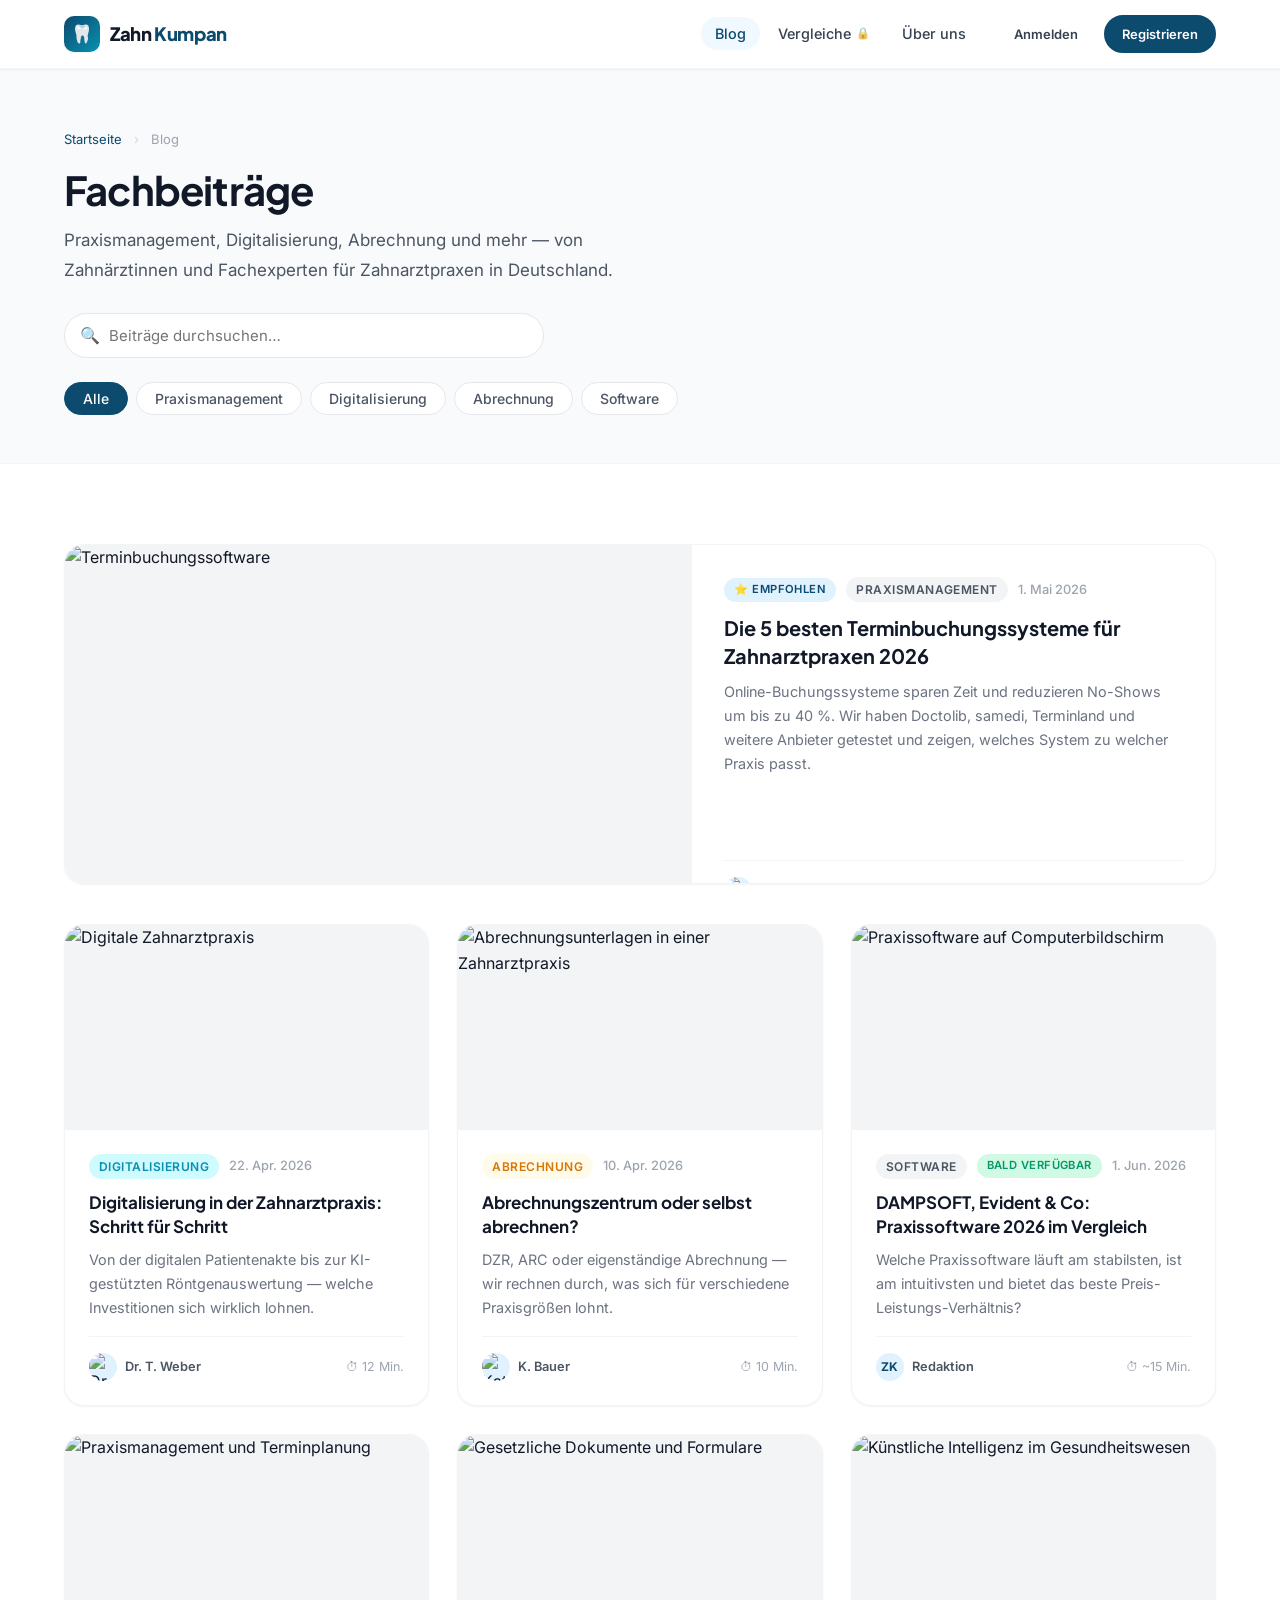
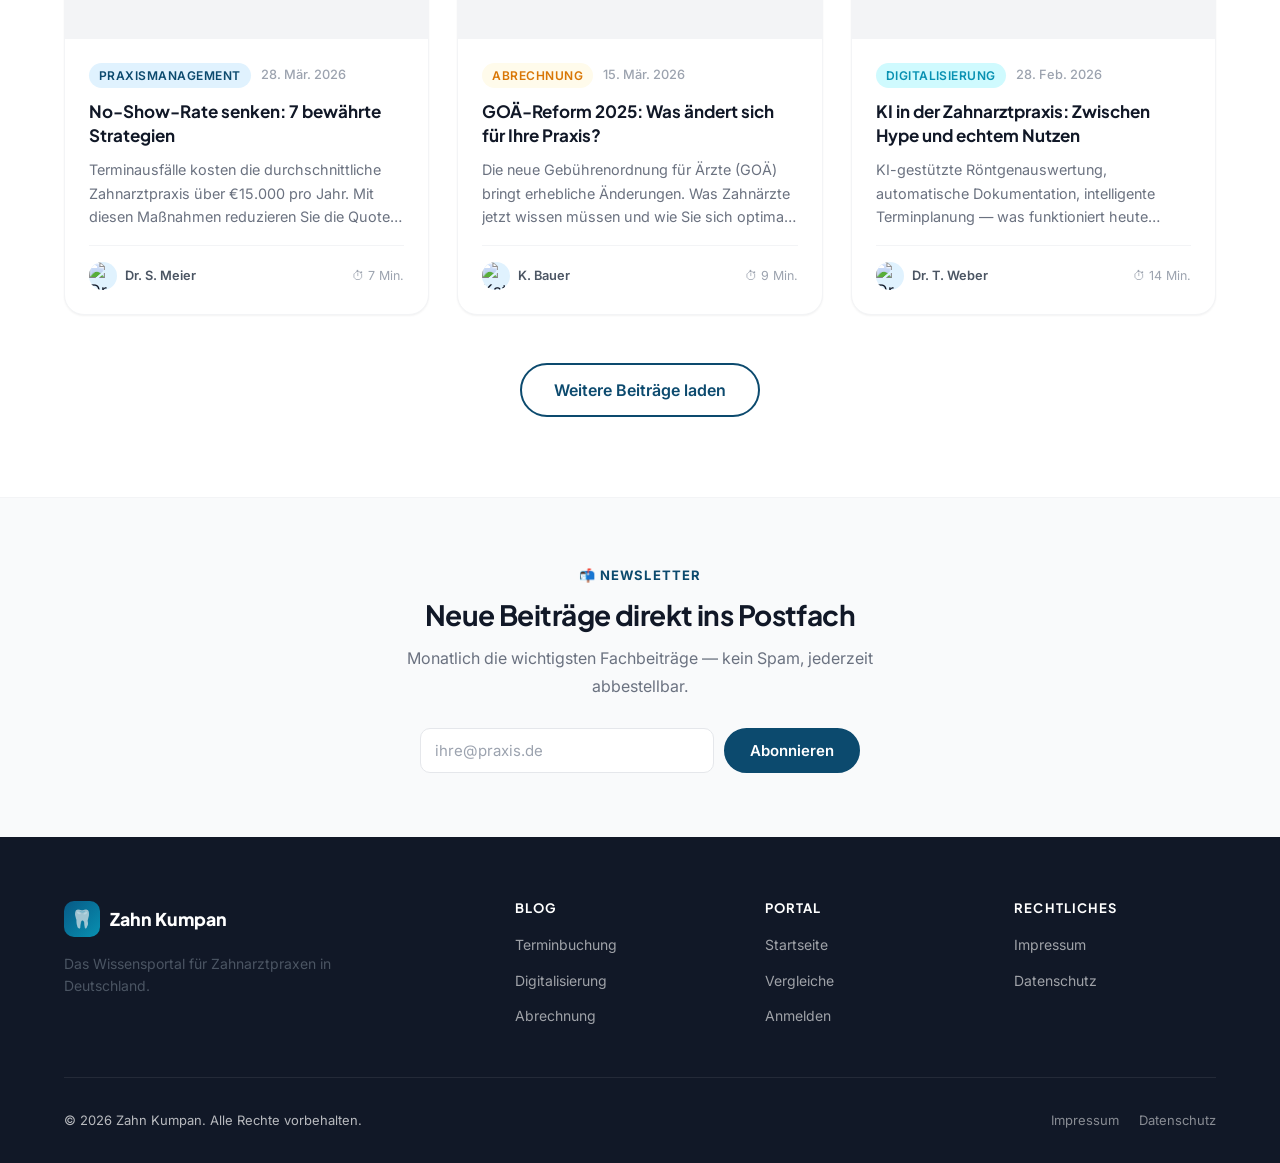
==== src/blog/index.html @ 38dca8d3 "Add registration and comparison pages with responsive design and user-friendly features" ====
<!DOCTYPE html>
<html lang="de">
<head>
  <meta charset="UTF-8">
  <meta name="viewport" content="width=device-width, initial-scale=1.0">
  <meta name="description" content="Fachbeiträge für Zahnarztpraxen — Praxismanagement, Digitalisierung, Abrechnung und Softwarevergleiche von Experten.">
  <meta name="robots" content="index, follow">
  <title>Blog — Zahn Kumpan</title>
  <link rel="stylesheet" href="../assets/css/style.css">
  <link rel="icon" href="data:image/svg+xml,<svg xmlns='http://www.w3.org/2000/svg' viewBox='0 0 100 100'><text y='.9em' font-size='90'>🦷</text></svg>">

  <script type="application/ld+json">
  {
    "@context": "https://schema.org",
    "@type": "Blog",
    "name": "Zahn Kumpan Blog",
    "description": "Fachbeiträge für Zahnarztpraxen",
    "url": "https://portal.zahn-kumpan.de/blog/",
    "publisher": { "@type": "Organization", "name": "Zahn Kumpan" },
    "inLanguage": "de-DE"
  }
  </script>
</head>
<body>
  <a href="#main-content" class="skip-link">Zum Hauptinhalt springen</a>

  <!-- Mobile menu -->
  <nav id="mobile-menu" class="mobile-menu" aria-label="Mobiles Menü">
    <button id="mobile-close" class="mobile-close" aria-label="Menü schließen">✕</button>
    <a href="../index.html">🏠 Startseite</a>
    <a href="index.html" class="active">📰 Blog</a>
    <a href="../vergleich/index.html">⚡ Vergleiche</a>
    <div class="mobile-divider"></div>
    <a href="../anmelden.html">🔐 Anmelden</a>
    <a href="../registrieren.html" class="btn btn-primary" style="text-align:center">Registrieren</a>
  </nav>

  <!-- Header -->
  <header class="site-header" role="banner">
    <div class="container">
      <nav class="nav-inner" aria-label="Hauptnavigation">
        <a href="../index.html" class="nav-logo" aria-label="Zahn Kumpan — Startseite">
          <div class="nav-logo-icon" aria-hidden="true">🦷</div>
          <span class="nav-logo-text">Zahn <span>Kumpan</span></span>
        </a>
        <ul class="nav-links" role="list">
          <li><a href="index.html" class="active">Blog</a></li>
          <li><a href="../vergleich/index.html" class="nav-premium-link">Vergleiche <span class="lock-icon">🔒</span></a></li>
          <li><a href="../impressum.html">Über uns</a></li>
        </ul>
        <div class="nav-actions">
          <a href="../anmelden.html" class="btn btn-ghost btn-sm" id="nav-login-btn">Anmelden</a>
          <a href="../registrieren.html" class="btn btn-primary btn-sm" id="nav-register-btn">Registrieren</a>
          <div id="nav-user-menu" class="nav-user hidden">
            <div class="nav-user-avatar">DN</div>
            <span class="nav-user-name" id="nav-user-name">Demo Nutzer</span>
            <button id="nav-logout-btn" class="btn btn-ghost btn-sm" style="padding:4px 10px;font-size:0.8rem" aria-label="Abmelden">↪</button>
          </div>
        </div>
        <button id="nav-hamburger" class="nav-hamburger" aria-label="Menü öffnen"><span></span><span></span><span></span></button>
      </nav>
    </div>
  </header>

  <main id="main-content">
    <!-- Member bar -->
    <div id="member-bar" class="member-bar hidden">
      <div class="container">
        <div class="member-bar-inner">
          <span class="member-greeting">Willkommen zurück, <strong>Demo Nutzer</strong>!</span>
          <span class="member-badge">⭐ Premium aktiv</span>
        </div>
      </div>
    </div>

    <!-- Blog hero -->
    <div class="blog-hero">
      <div class="container">
        <nav aria-label="Breadcrumb" style="font-size:0.8125rem;color:var(--gray-400);margin-bottom:16px">
          <a href="../index.html" style="color:var(--primary-700)">Startseite</a>
          <span style="margin:0 8px;color:var(--gray-300)">›</span>
          <span>Blog</span>
        </nav>
        <h1 style="font-size:clamp(1.75rem,4vw,2.5rem);margin-bottom:12px;letter-spacing:-0.02em">Fachbeiträge</h1>
        <p style="color:var(--gray-600);font-size:1.0625rem;max-width:560px;margin-bottom:28px">
          Praxismanagement, Digitalisierung, Abrechnung und mehr — von Zahnärztinnen und Fachexperten für Zahnarztpraxen in Deutschland.
        </p>
        <div class="blog-search">
          <span class="blog-search-icon" aria-hidden="true">🔍</span>
          <input type="search" id="blog-search" class="blog-search-input" placeholder="Beiträge durchsuchen…" aria-label="Blog durchsuchen">
        </div>
        <div class="category-tabs" role="tablist" aria-label="Kategorien">
          <button class="category-tab active" data-category="all" role="tab" aria-selected="true">Alle</button>
          <button class="category-tab" data-category="praxismanagement" role="tab" aria-selected="false">Praxismanagement</button>
          <button class="category-tab" data-category="digitalisierung" role="tab" aria-selected="false">Digitalisierung</button>
          <button class="category-tab" data-category="abrechnung" role="tab" aria-selected="false">Abrechnung</button>
          <button class="category-tab" data-category="software" role="tab" aria-selected="false">Software</button>
        </div>
      </div>
    </div>

    <!-- Blog grid -->
    <section class="section" aria-labelledby="blog-list-heading">
      <div class="container">
        <h2 class="sr-only" id="blog-list-heading">Alle Beiträge</h2>

        <!-- Featured article -->
        <div style="margin-bottom:40px" data-animate>
          <article class="blog-card" data-category="praxismanagement"
                   data-title="Die 5 besten Terminbuchungssysteme für Zahnarztpraxen 2026"
                   data-excerpt="Online-Buchungssysteme sparen Zeit und reduzieren No-Shows"
                   style="display:grid;grid-template-columns:1.2fr 1fr;max-height:340px"
                   itemscope itemtype="https://schema.org/BlogPosting">
            <div class="blog-card-image" style="aspect-ratio:unset;height:100%">
              <a href="terminbuchung-software.html">
                <img src="https://images.unsplash.com/photo-1551434678-e076c223a692?w=800&q=75" alt="Terminbuchungssoftware" width="800" height="500" loading="eager" itemprop="image" style="height:100%;object-fit:cover">
              </a>
            </div>
            <div class="blog-card-body" style="padding:32px">
              <div class="blog-card-meta">
                <span class="badge badge-primary" style="font-size:0.7rem">⭐ Empfohlen</span>
                <span class="badge badge-gray">Praxismanagement</span>
                <time datetime="2026-05-01" itemprop="datePublished">1. Mai 2026</time>
              </div>
              <h3 class="blog-card-title" style="font-size:1.25rem;-webkit-line-clamp:3" itemprop="headline">
                <a href="terminbuchung-software.html">Die 5 besten Terminbuchungssysteme für Zahnarztpraxen 2026</a>
              </h3>
              <p class="blog-card-excerpt" style="-webkit-line-clamp:4" itemprop="description">
                Online-Buchungssysteme sparen Zeit und reduzieren No-Shows um bis zu 40 %. Wir haben Doctolib, samedi, Terminland und weitere Anbieter getestet und zeigen, welches System zu welcher Praxis passt.
              </p>
              <div class="blog-card-footer" style="margin-top:auto">
                <div class="blog-card-author">
                  <img src="https://images.unsplash.com/photo-1612349317150-e413f6a5b16d?w=56&q=75" alt="Dr. Sarah Meier" class="blog-card-author-avatar" width="28" height="28">
                  <span class="blog-card-author-name">Dr. S. Meier</span>
                </div>
                <a href="terminbuchung-software.html" class="blog-read-link">Weiterlesen →</a>
              </div>
            </div>
          </article>
        </div>

        <!-- Article grid -->
        <div class="blog-grid" id="blog-grid">
          <article class="blog-card" data-category="digitalisierung"
                   data-title="Digitalisierung in der Zahnarztpraxis"
                   data-excerpt="Von der digitalen Patientenakte bis zur KI-gestützten Röntgenauswertung"
                   data-animate data-delay="1"
                   itemscope itemtype="https://schema.org/BlogPosting">
            <div class="blog-card-image">
              <a href="digitalisierung-zahnarzt.html">
                <img src="https://images.unsplash.com/photo-1576091160399-112ba8d25d1d?w=600&q=75" alt="Digitale Zahnarztpraxis" loading="lazy" width="600" height="338" itemprop="image">
              </a>
            </div>
            <div class="blog-card-body">
              <div class="blog-card-meta">
                <span class="badge badge-teal">Digitalisierung</span>
                <time datetime="2026-04-22" itemprop="datePublished">22. Apr. 2026</time>
              </div>
              <h3 class="blog-card-title" itemprop="headline">
                <a href="digitalisierung-zahnarzt.html">Digitalisierung in der Zahnarztpraxis: Schritt für Schritt</a>
              </h3>
              <p class="blog-card-excerpt" itemprop="description">Von der digitalen Patientenakte bis zur KI-gestützten Röntgenauswertung — welche Investitionen sich wirklich lohnen.</p>
              <div class="blog-card-footer">
                <div class="blog-card-author">
                  <img src="https://images.unsplash.com/photo-1559839734-2b71ea197ec2?w=56&q=75" alt="Dr. Thomas Weber" class="blog-card-author-avatar" width="28" height="28">
                  <span class="blog-card-author-name">Dr. T. Weber</span>
                </div>
                <span class="blog-card-readtime">⏱ 12 Min.</span>
              </div>
            </div>
          </article>

          <article class="blog-card" data-category="abrechnung"
                   data-title="Abrechnungszentrum oder selbst abrechnen"
                   data-excerpt="DZR ARC oder eigenständige Abrechnung was lohnt sich"
                   data-animate data-delay="2"
                   itemscope itemtype="https://schema.org/BlogPosting">
            <div class="blog-card-image">
              <a href="abrechnungszentrum-vergleich.html">
                <img src="https://images.unsplash.com/photo-1554224155-6726b3ff858f?w=600&q=75" alt="Abrechnungsunterlagen in einer Zahnarztpraxis" loading="lazy" width="600" height="338" itemprop="image">
              </a>
            </div>
            <div class="blog-card-body">
              <div class="blog-card-meta">
                <span class="badge badge-amber">Abrechnung</span>
                <time datetime="2026-04-10" itemprop="datePublished">10. Apr. 2026</time>
              </div>
              <h3 class="blog-card-title" itemprop="headline">
                <a href="abrechnungszentrum-vergleich.html">Abrechnungszentrum oder selbst abrechnen?</a>
              </h3>
              <p class="blog-card-excerpt" itemprop="description">DZR, ARC oder eigenständige Abrechnung — wir rechnen durch, was sich für verschiedene Praxisgrößen lohnt.</p>
              <div class="blog-card-footer">
                <div class="blog-card-author">
                  <img src="https://images.unsplash.com/photo-1591604021695-0c69b7c05981?w=56&q=75" alt="Katrin Bauer" class="blog-card-author-avatar" width="28" height="28">
                  <span class="blog-card-author-name">K. Bauer</span>
                </div>
                <span class="blog-card-readtime">⏱ 10 Min.</span>
              </div>
            </div>
          </article>

          <!-- Extra teaser articles -->
          <article class="blog-card" data-category="software" data-title="Praxissoftware Vergleich 2026" data-excerpt="DAMPSOFT Evident und co" data-animate data-delay="3" itemscope itemtype="https://schema.org/BlogPosting">
            <div class="blog-card-image">
              <a href="#" aria-label="Demnächst verfügbar">
                <img src="https://images.unsplash.com/photo-1460925895917-afdab827c52f?w=600&q=75" alt="Praxissoftware auf Computerbildschirm" loading="lazy" width="600" height="338" itemprop="image">
              </a>
            </div>
            <div class="blog-card-body">
              <div class="blog-card-meta">
                <span class="badge badge-gray">Software</span>
                <span class="badge badge-green" style="font-size:0.7rem">Bald verfügbar</span>
                <time datetime="2026-06-01">1. Jun. 2026</time>
              </div>
              <h3 class="blog-card-title" itemprop="headline">
                <a href="#">DAMPSOFT, Evident &amp; Co: Praxissoftware 2026 im Vergleich</a>
              </h3>
              <p class="blog-card-excerpt" itemprop="description">Welche Praxissoftware läuft am stabilsten, ist am intuitivsten und bietet das beste Preis-Leistungs-Verhältnis?</p>
              <div class="blog-card-footer">
                <div class="blog-card-author">
                  <div class="blog-card-author-avatar" style="background:var(--primary-100);display:flex;align-items:center;justify-content:center;font-size:0.75rem;font-weight:700;color:var(--primary-700)">ZK</div>
                  <span class="blog-card-author-name">Redaktion</span>
                </div>
                <span class="blog-card-readtime">⏱ ~15 Min.</span>
              </div>
            </div>
          </article>

          <article class="blog-card" data-category="praxismanagement" data-title="No-Show Rate reduzieren" data-excerpt="Strategien zur Senkung von Patientenausfällen" data-animate data-delay="1" itemscope itemtype="https://schema.org/BlogPosting">
            <div class="blog-card-image">
              <a href="#">
                <img src="https://images.unsplash.com/photo-1434030216411-0b793f4b4173?w=600&q=75" alt="Praxismanagement und Terminplanung" loading="lazy" width="600" height="338" itemprop="image">
              </a>
            </div>
            <div class="blog-card-body">
              <div class="blog-card-meta">
                <span class="badge badge-primary">Praxismanagement</span>
                <time datetime="2026-03-28">28. Mär. 2026</time>
              </div>
              <h3 class="blog-card-title" itemprop="headline"><a href="#">No-Show-Rate senken: 7 bewährte Strategien</a></h3>
              <p class="blog-card-excerpt" itemprop="description">Terminausfälle kosten die durchschnittliche Zahnarztpraxis über €15.000 pro Jahr. Mit diesen Maßnahmen reduzieren Sie die Quote dauerhaft.</p>
              <div class="blog-card-footer">
                <div class="blog-card-author">
                  <img src="https://images.unsplash.com/photo-1612349317150-e413f6a5b16d?w=56&q=75" alt="Dr. Sarah Meier" class="blog-card-author-avatar" width="28" height="28">
                  <span class="blog-card-author-name">Dr. S. Meier</span>
                </div>
                <span class="blog-card-readtime">⏱ 7 Min.</span>
              </div>
            </div>
          </article>

          <article class="blog-card" data-category="abrechnung" data-title="GOÄ Reform 2025" data-excerpt="Was ändert sich durch die neue Gebührenordnung" data-animate data-delay="2" itemscope itemtype="https://schema.org/BlogPosting">
            <div class="blog-card-image">
              <a href="#">
                <img src="https://images.unsplash.com/photo-1450101499163-c8848c66ca85?w=600&q=75" alt="Gesetzliche Dokumente und Formulare" loading="lazy" width="600" height="338" itemprop="image">
              </a>
            </div>
            <div class="blog-card-body">
              <div class="blog-card-meta">
                <span class="badge badge-amber">Abrechnung</span>
                <time datetime="2026-03-15">15. Mär. 2026</time>
              </div>
              <h3 class="blog-card-title" itemprop="headline"><a href="#">GOÄ-Reform 2025: Was ändert sich für Ihre Praxis?</a></h3>
              <p class="blog-card-excerpt" itemprop="description">Die neue Gebührenordnung für Ärzte (GOÄ) bringt erhebliche Änderungen. Was Zahnärzte jetzt wissen müssen und wie Sie sich optimal vorbereiten.</p>
              <div class="blog-card-footer">
                <div class="blog-card-author">
                  <img src="https://images.unsplash.com/photo-1591604021695-0c69b7c05981?w=56&q=75" alt="Katrin Bauer" class="blog-card-author-avatar" width="28" height="28">
                  <span class="blog-card-author-name">K. Bauer</span>
                </div>
                <span class="blog-card-readtime">⏱ 9 Min.</span>
              </div>
            </div>
          </article>

          <article class="blog-card" data-category="digitalisierung" data-title="KI in der Zahnarztpraxis" data-excerpt="Künstliche Intelligenz für Röntgendiagnostik und Praxismanagement" data-animate data-delay="3" itemscope itemtype="https://schema.org/BlogPosting">
            <div class="blog-card-image">
              <a href="#">
                <img src="https://images.unsplash.com/photo-1485827404703-89b55fcc595e?w=600&q=75" alt="Künstliche Intelligenz im Gesundheitswesen" loading="lazy" width="600" height="338" itemprop="image">
              </a>
            </div>
            <div class="blog-card-body">
              <div class="blog-card-meta">
                <span class="badge badge-teal">Digitalisierung</span>
                <time datetime="2026-02-28">28. Feb. 2026</time>
              </div>
              <h3 class="blog-card-title" itemprop="headline"><a href="#">KI in der Zahnarztpraxis: Zwischen Hype und echtem Nutzen</a></h3>
              <p class="blog-card-excerpt" itemprop="description">KI-gestützte Röntgenauswertung, automatische Dokumentation, intelligente Terminplanung — was funktioniert heute bereits zuverlässig?</p>
              <div class="blog-card-footer">
                <div class="blog-card-author">
                  <img src="https://images.unsplash.com/photo-1559839734-2b71ea197ec2?w=56&q=75" alt="Dr. Thomas Weber" class="blog-card-author-avatar" width="28" height="28">
                  <span class="blog-card-author-name">Dr. T. Weber</span>
                </div>
                <span class="blog-card-readtime">⏱ 14 Min.</span>
              </div>
            </div>
          </article>
        </div>

        <!-- Load more / pagination placeholder -->
        <div style="text-align:center;margin-top:48px" data-animate>
          <button class="btn btn-outline btn-lg" onclick="this.innerHTML='Keine weiteren Beiträge';this.disabled=true;this.style.opacity='0.5'">
            Weitere Beiträge laden
          </button>
        </div>
      </div>
    </section>

    <!-- Newsletter CTA -->
    <section style="background:var(--gray-50);padding:64px 0;border-top:1px solid var(--gray-100)">
      <div class="container">
        <div style="max-width:560px;margin:0 auto;text-align:center" data-animate>
          <span class="section-label" style="justify-content:center">📬 Newsletter</span>
          <h2 style="font-size:1.75rem;margin-bottom:12px;letter-spacing:-0.02em">Neue Beiträge direkt ins Postfach</h2>
          <p style="color:var(--gray-500);margin-bottom:28px">Monatlich die wichtigsten Fachbeiträge — kein Spam, jederzeit abbestellbar.</p>
          <form style="display:flex;gap:10px;max-width:440px;margin:0 auto" onsubmit="event.preventDefault();this.innerHTML='<p style=\'color:var(--green-600);font-weight:600\'>✓ Erfolgreich angemeldet!</p>'">
            <input type="email" placeholder="ihre@praxis.de" class="form-input" style="flex:1" required aria-label="E-Mail für Newsletter">
            <button type="submit" class="btn btn-primary" style="white-space:nowrap">Abonnieren</button>
          </form>
        </div>
      </div>
    </section>
  </main>

  <footer class="site-footer" role="contentinfo">
    <div class="container">
      <div class="footer-grid">
        <div class="footer-brand">
          <a href="../index.html" class="footer-logo"><div class="footer-logo-icon">🦷</div><span class="footer-logo-text">Zahn Kumpan</span></a>
          <p class="footer-tagline">Das Wissensportal für Zahnarztpraxen in Deutschland.</p>
        </div>
        <div class="footer-col"><h4>Blog</h4><ul class="footer-links"><li><a href="terminbuchung-software.html">Terminbuchung</a></li><li><a href="digitalisierung-zahnarzt.html">Digitalisierung</a></li><li><a href="abrechnungszentrum-vergleich.html">Abrechnung</a></li></ul></div>
        <div class="footer-col"><h4>Portal</h4><ul class="footer-links"><li><a href="../index.html">Startseite</a></li><li><a href="../vergleich/index.html">Vergleiche</a></li><li><a href="../anmelden.html">Anmelden</a></li></ul></div>
        <div class="footer-col"><h4>Rechtliches</h4><ul class="footer-links"><li><a href="../impressum.html">Impressum</a></li><li><a href="../datenschutz.html">Datenschutz</a></li></ul></div>
      </div>
      <div class="footer-bottom">
        <span>© 2026 Zahn Kumpan. Alle Rechte vorbehalten.</span>
        <div class="footer-bottom-links"><a href="../impressum.html">Impressum</a><a href="../datenschutz.html">Datenschutz</a></div>
      </div>
    </div>
  </footer>

  <script src="../assets/js/auth.js"></script>
  <script src="../assets/js/main.js"></script>
</body>
</html>
---- src/assets/css/style.css ----
/* ============================================================
   Zahn Kumpan Portal — Design System
   ============================================================ */

@import url('https://fonts.googleapis.com/css2?family=Inter:wght@300;400;500;600;700;800&family=Plus+Jakarta+Sans:wght@600;700;800&display=swap');

/* ── Variables ── */
:root {
  --primary-900: #0C2340;
  --primary-800: #0C3055;
  --primary-700: #0C4A6E;
  --primary-600: #075985;
  --primary-500: #0369A1;
  --primary-400: #0EA5E9;
  --primary-100: #E0F2FE;
  --primary-50:  #F0F9FF;

  --teal-600: #0891B2;
  --teal-500: #06B6D4;
  --teal-100: #CFFAFE;

  --amber-600: #D97706;
  --amber-500: #F59E0B;
  --amber-400: #FBBF24;
  --amber-50:  #FFFBEB;

  --green-600: #059669;
  --green-500: #10B981;
  --green-100: #D1FAE5;

  --red-600: #DC2626;
  --red-500: #EF4444;
  --red-100: #FEE2E2;

  --gray-950: #030712;
  --gray-900: #111827;
  --gray-800: #1F2937;
  --gray-700: #374151;
  --gray-600: #4B5563;
  --gray-500: #6B7280;
  --gray-400: #9CA3AF;
  --gray-300: #D1D5DB;
  --gray-200: #E5E7EB;
  --gray-100: #F3F4F6;
  --gray-50:  #F9FAFB;

  --white: #FFFFFF;

  --font-sans: 'Inter', system-ui, -apple-system, sans-serif;
  --font-display: 'Plus Jakarta Sans', 'Inter', sans-serif;

  --radius-sm: 6px;
  --radius: 10px;
  --radius-md: 14px;
  --radius-lg: 20px;
  --radius-xl: 28px;
  --radius-full: 9999px;

  --shadow-sm: 0 1px 2px 0 rgb(0 0 0 / 0.05);
  --shadow: 0 1px 3px 0 rgb(0 0 0 / 0.1), 0 1px 2px -1px rgb(0 0 0 / 0.1);
  --shadow-md: 0 4px 6px -1px rgb(0 0 0 / 0.1), 0 2px 4px -2px rgb(0 0 0 / 0.1);
  --shadow-lg: 0 10px 15px -3px rgb(0 0 0 / 0.1), 0 4px 6px -4px rgb(0 0 0 / 0.1);
  --shadow-xl: 0 20px 25px -5px rgb(0 0 0 / 0.1), 0 8px 10px -6px rgb(0 0 0 / 0.1);
  --shadow-2xl: 0 25px 50px -12px rgb(0 0 0 / 0.25);

  --transition: 0.2s cubic-bezier(0.4, 0, 0.2, 1);
  --transition-slow: 0.35s cubic-bezier(0.4, 0, 0.2, 1);
}

/* ── Reset ── */
*, *::before, *::after { box-sizing: border-box; margin: 0; padding: 0; }

html {
  scroll-behavior: smooth;
  font-size: 16px;
  -webkit-text-size-adjust: 100%;
}

body {
  font-family: var(--font-sans);
  color: var(--gray-900);
  background: var(--white);
  line-height: 1.6;
  min-height: 100vh;
  display: flex;
  flex-direction: column;
}

main { flex: 1; }

img, video { max-width: 100%; display: block; }
a { color: inherit; text-decoration: none; }
ul, ol { list-style: none; }
button { cursor: pointer; font-family: inherit; border: none; background: none; }
input, select, textarea { font-family: inherit; }

/* ── Skip link ── */
.skip-link {
  position: absolute;
  top: -100%;
  left: 0;
  padding: 12px 24px;
  background: var(--primary-700);
  color: var(--white);
  font-weight: 600;
  z-index: 9999;
  border-radius: 0 0 var(--radius) 0;
  transition: top var(--transition);
}
.skip-link:focus { top: 0; }

/* ── Container ── */
.container {
  width: 100%;
  max-width: 1200px;
  margin: 0 auto;
  padding: 0 24px;
}
.container-narrow {
  max-width: 800px;
  margin: 0 auto;
  padding: 0 24px;
}

/* ── Typography ── */
h1, h2, h3, h4, h5, h6 {
  font-family: var(--font-display);
  line-height: 1.2;
  font-weight: 700;
  color: var(--gray-900);
}
h1 { font-size: clamp(2rem, 5vw, 3.5rem); }
h2 { font-size: clamp(1.5rem, 4vw, 2.5rem); }
h3 { font-size: clamp(1.25rem, 3vw, 1.75rem); }
h4 { font-size: 1.25rem; }
h5 { font-size: 1.1rem; }
h6 { font-size: 1rem; }

p { line-height: 1.75; color: var(--gray-600); }
strong { font-weight: 600; color: var(--gray-900); }

.text-sm { font-size: 0.875rem; }
.text-xs { font-size: 0.75rem; }
.text-lg { font-size: 1.125rem; }
.text-xl { font-size: 1.25rem; }

.text-muted { color: var(--gray-500); }
.text-primary { color: var(--primary-700); }
.text-white { color: var(--white); }
.text-center { text-align: center; }

/* ── Buttons ── */
.btn {
  display: inline-flex;
  align-items: center;
  gap: 8px;
  padding: 11px 24px;
  border-radius: var(--radius-full);
  font-size: 0.9375rem;
  font-weight: 600;
  transition: all var(--transition);
  cursor: pointer;
  white-space: nowrap;
  border: 2px solid transparent;
  text-decoration: none;
}
.btn:focus-visible {
  outline: 3px solid var(--primary-400);
  outline-offset: 2px;
}
.btn-primary {
  background: var(--primary-700);
  color: var(--white);
  border-color: var(--primary-700);
}
.btn-primary:hover { background: var(--primary-600); border-color: var(--primary-600); transform: translateY(-1px); box-shadow: var(--shadow-md); }
.btn-amber {
  background: var(--amber-500);
  color: var(--white);
  border-color: var(--amber-500);
}
.btn-amber:hover { background: var(--amber-600); border-color: var(--amber-600); transform: translateY(-1px); box-shadow: var(--shadow-md); }
.btn-outline {
  background: transparent;
  color: var(--primary-700);
  border-color: var(--primary-700);
}
.btn-outline:hover { background: var(--primary-50); transform: translateY(-1px); }
.btn-outline-white {
  background: transparent;
  color: var(--white);
  border-color: rgba(255,255,255,0.6);
}
.btn-outline-white:hover { background: rgba(255,255,255,0.1); border-color: white; }
.btn-ghost {
  background: transparent;
  color: var(--gray-700);
  border-color: transparent;
}
.btn-ghost:hover { background: var(--gray-100); }
.btn-sm { padding: 7px 16px; font-size: 0.8125rem; }
.btn-lg { padding: 15px 32px; font-size: 1rem; }
.btn-full { width: 100%; justify-content: center; }

/* ── Badge / Tag ── */
.badge {
  display: inline-flex;
  align-items: center;
  padding: 3px 10px;
  border-radius: var(--radius-full);
  font-size: 0.75rem;
  font-weight: 600;
  text-transform: uppercase;
  letter-spacing: 0.04em;
}
.badge-primary { background: var(--primary-100); color: var(--primary-700); }
.badge-teal    { background: var(--teal-100);    color: var(--teal-600);    }
.badge-amber   { background: var(--amber-50);    color: var(--amber-600);   }
.badge-green   { background: var(--green-100);   color: var(--green-600);   }
.badge-gray    { background: var(--gray-100);    color: var(--gray-600);    }
.badge-premium {
  background: linear-gradient(135deg, #F59E0B, #D97706);
  color: white;
  gap: 4px;
}

/* ============================================================
   HEADER / NAVIGATION
   ============================================================ */
.site-header {
  position: sticky;
  top: 0;
  z-index: 100;
  background: rgba(255,255,255,0.95);
  backdrop-filter: blur(12px);
  -webkit-backdrop-filter: blur(12px);
  border-bottom: 1px solid var(--gray-100);
  box-shadow: var(--shadow-sm);
}
.nav-inner {
  display: flex;
  align-items: center;
  gap: 8px;
  height: 68px;
}
.nav-logo {
  display: flex;
  align-items: center;
  gap: 10px;
  margin-right: auto;
  text-decoration: none;
  flex-shrink: 0;
}
.nav-logo-icon {
  width: 36px;
  height: 36px;
  background: linear-gradient(135deg, var(--primary-700), var(--teal-600));
  border-radius: var(--radius);
  display: flex;
  align-items: center;
  justify-content: center;
  font-size: 1.1rem;
  box-shadow: var(--shadow-sm);
}
.nav-logo-text {
  font-family: var(--font-display);
  font-weight: 800;
  font-size: 1.15rem;
  color: var(--gray-900);
  letter-spacing: -0.02em;
}
.nav-logo-text span { color: var(--primary-700); }

.nav-links {
  display: flex;
  align-items: center;
  gap: 4px;
}
.nav-links a {
  padding: 8px 14px;
  border-radius: var(--radius-full);
  font-size: 0.9rem;
  font-weight: 500;
  color: var(--gray-700);
  transition: all var(--transition);
}
.nav-links a:hover { background: var(--gray-100); color: var(--gray-900); }
.nav-links a.active { background: var(--primary-50); color: var(--primary-700); }

.nav-premium-link {
  display: flex;
  align-items: center;
  gap: 5px;
  position: relative;
}
.nav-premium-link .lock-icon {
  font-size: 0.7rem;
  opacity: 0.7;
}

.nav-actions {
  display: flex;
  align-items: center;
  gap: 8px;
  margin-left: 8px;
}

/* User menu */
.nav-user {
  display: flex;
  align-items: center;
  gap: 10px;
  padding: 6px 14px 6px 8px;
  border-radius: var(--radius-full);
  border: 1px solid var(--gray-200);
  transition: all var(--transition);
  cursor: pointer;
}
.nav-user:hover { border-color: var(--gray-300); background: var(--gray-50); }
.nav-user-avatar {
  width: 28px;
  height: 28px;
  border-radius: var(--radius-full);
  background: linear-gradient(135deg, var(--primary-700), var(--teal-600));
  display: flex;
  align-items: center;
  justify-content: center;
  font-size: 0.7rem;
  font-weight: 700;
  color: white;
}
.nav-user-name {
  font-size: 0.875rem;
  font-weight: 600;
  color: var(--gray-700);
}

/* Hamburger */
.nav-hamburger {
  display: none;
  flex-direction: column;
  gap: 5px;
  padding: 8px;
  cursor: pointer;
  border-radius: var(--radius);
}
.nav-hamburger span {
  display: block;
  width: 22px;
  height: 2px;
  background: var(--gray-700);
  border-radius: 2px;
  transition: all var(--transition);
}

/* Mobile menu */
.mobile-menu {
  display: none;
  position: fixed;
  inset: 0;
  z-index: 99;
  background: white;
  padding: 80px 24px 32px;
  flex-direction: column;
  gap: 8px;
  overflow-y: auto;
}
.mobile-menu.open { display: flex; }
.mobile-menu a {
  padding: 14px 16px;
  border-radius: var(--radius);
  font-size: 1.1rem;
  font-weight: 500;
  color: var(--gray-800);
  border: 1px solid var(--gray-100);
  transition: all var(--transition);
}
.mobile-menu a:hover { background: var(--gray-50); }
.mobile-menu .mobile-divider {
  height: 1px;
  background: var(--gray-100);
  margin: 8px 0;
}
.mobile-close {
  position: absolute;
  top: 18px;
  right: 18px;
  width: 40px;
  height: 40px;
  border-radius: var(--radius-full);
  background: var(--gray-100);
  display: flex;
  align-items: center;
  justify-content: center;
  font-size: 1.25rem;
  color: var(--gray-600);
  cursor: pointer;
}

/* ============================================================
   HERO SECTION
   ============================================================ */
.hero {
  background: linear-gradient(135deg, var(--primary-900) 0%, var(--primary-700) 50%, var(--teal-600) 100%);
  padding: 100px 0 80px;
  position: relative;
  overflow: hidden;
}
.hero::before {
  content: '';
  position: absolute;
  inset: 0;
  background: url("data:image/svg+xml,%3Csvg width='60' height='60' viewBox='0 0 60 60' xmlns='http://www.w3.org/2000/svg'%3E%3Cg fill='none' fill-rule='evenodd'%3E%3Cg fill='%23ffffff' fill-opacity='0.03'%3E%3Cpath d='M36 34v-4h-2v4h-4v2h4v4h2v-4h4v-2h-4zm0-30V0h-2v4h-4v2h4v4h2V6h4V4h-4zM6 34v-4H4v4H0v2h4v4h2v-4h4v-2H6zM6 4V0H4v4H0v2h4v4h2V6h4V4H6z'/%3E%3C/g%3E%3C/g%3E%3C/svg%3E");
}
.hero-inner {
  display: grid;
  grid-template-columns: 1fr 1fr;
  gap: 64px;
  align-items: center;
  position: relative;
  z-index: 1;
}
.hero-content {}
.hero-badge {
  display: inline-flex;
  align-items: center;
  gap: 6px;
  padding: 6px 14px;
  background: rgba(255,255,255,0.12);
  border: 1px solid rgba(255,255,255,0.2);
  border-radius: var(--radius-full);
  color: rgba(255,255,255,0.9);
  font-size: 0.8125rem;
  font-weight: 500;
  margin-bottom: 24px;
  backdrop-filter: blur(4px);
}
.hero h1 {
  color: var(--white);
  font-size: clamp(2.2rem, 5vw, 3.25rem);
  line-height: 1.15;
  letter-spacing: -0.02em;
  margin-bottom: 20px;
}
.hero h1 span {
  background: linear-gradient(135deg, #FBBF24, #F59E0B);
  -webkit-background-clip: text;
  -webkit-text-fill-color: transparent;
  background-clip: text;
}
.hero-description {
  color: rgba(255,255,255,0.8);
  font-size: 1.1rem;
  line-height: 1.7;
  margin-bottom: 36px;
  max-width: 480px;
}
.hero-actions {
  display: flex;
  gap: 12px;
  flex-wrap: wrap;
  margin-bottom: 48px;
}
.hero-stats {
  display: flex;
  gap: 32px;
  flex-wrap: wrap;
}
.hero-stat {}
.hero-stat-number {
  font-family: var(--font-display);
  font-size: 1.75rem;
  font-weight: 800;
  color: var(--white);
  line-height: 1;
}
.hero-stat-label {
  font-size: 0.8125rem;
  color: rgba(255,255,255,0.65);
  margin-top: 2px;
}

.hero-visual {
  position: relative;
}
.hero-image-wrapper {
  border-radius: var(--radius-xl);
  overflow: hidden;
  box-shadow: var(--shadow-2xl);
  position: relative;
  aspect-ratio: 4/3;
}
.hero-image-wrapper img {
  width: 100%;
  height: 100%;
  object-fit: cover;
}
.hero-card {
  position: absolute;
  background: white;
  border-radius: var(--radius-md);
  padding: 14px 18px;
  box-shadow: var(--shadow-xl);
  display: flex;
  align-items: center;
  gap: 12px;
}
.hero-card-icon {
  width: 40px;
  height: 40px;
  border-radius: var(--radius);
  display: flex;
  align-items: center;
  justify-content: center;
  font-size: 1.2rem;
  flex-shrink: 0;
}
.hero-card-text {}
.hero-card-title { font-weight: 700; font-size: 0.875rem; color: var(--gray-900); }
.hero-card-sub { font-size: 0.75rem; color: var(--gray-500); }
.hero-card-1 { bottom: -20px; left: -24px; }
.hero-card-2 { top: -20px; right: -24px; }

/* ============================================================
   SECTIONS
   ============================================================ */
.section {
  padding: 80px 0;
}
.section-sm { padding: 56px 0; }
.section-lg { padding: 100px 0; }
.section-dark {
  background: var(--primary-900);
  color: white;
}
.section-light { background: var(--gray-50); }
.section-header {
  text-align: center;
  max-width: 620px;
  margin: 0 auto 56px;
}
.section-label {
  display: inline-flex;
  align-items: center;
  gap: 6px;
  font-size: 0.8125rem;
  font-weight: 700;
  text-transform: uppercase;
  letter-spacing: 0.08em;
  color: var(--primary-700);
  margin-bottom: 12px;
}
.section-dark .section-label { color: var(--teal-500); }
.section-title {
  font-size: clamp(1.75rem, 4vw, 2.5rem);
  margin-bottom: 16px;
  letter-spacing: -0.02em;
}
.section-dark .section-title { color: white; }
.section-description {
  font-size: 1.0625rem;
  color: var(--gray-600);
  line-height: 1.7;
}
.section-dark .section-description { color: rgba(255,255,255,0.65); }

/* Divider */
.divider { height: 1px; background: var(--gray-100); }

/* ============================================================
   BLOG CARDS
   ============================================================ */
.blog-grid {
  display: grid;
  grid-template-columns: repeat(3, 1fr);
  gap: 28px;
}
.blog-grid-2col { grid-template-columns: repeat(2, 1fr); }
.blog-grid-hero { grid-template-columns: 2fr 1fr 1fr; }

.blog-card {
  background: var(--white);
  border-radius: var(--radius-lg);
  overflow: hidden;
  border: 1px solid var(--gray-100);
  box-shadow: var(--shadow-sm);
  transition: all var(--transition-slow);
  display: flex;
  flex-direction: column;
}
.blog-card:hover {
  border-color: var(--gray-200);
  box-shadow: var(--shadow-lg);
  transform: translateY(-4px);
}
.blog-card-image {
  aspect-ratio: 16/9;
  overflow: hidden;
  position: relative;
  background: var(--gray-100);
}
.blog-card-image img {
  width: 100%;
  height: 100%;
  object-fit: cover;
  transition: transform 0.5s ease;
}
.blog-card:hover .blog-card-image img { transform: scale(1.04); }
.blog-card-body { padding: 24px; flex: 1; display: flex; flex-direction: column; }
.blog-card-meta {
  display: flex;
  align-items: center;
  gap: 10px;
  margin-bottom: 12px;
  flex-wrap: wrap;
}
.blog-card-meta time {
  font-size: 0.8rem;
  color: var(--gray-400);
  font-weight: 500;
}
.blog-card-title {
  font-size: 1.0625rem;
  font-weight: 700;
  color: var(--gray-900);
  margin-bottom: 10px;
  line-height: 1.4;
  display: -webkit-box;
  -webkit-line-clamp: 2;
  -webkit-box-orient: vertical;
  overflow: hidden;
}
.blog-card-excerpt {
  font-size: 0.9rem;
  color: var(--gray-500);
  line-height: 1.65;
  flex: 1;
  display: -webkit-box;
  -webkit-line-clamp: 3;
  -webkit-box-orient: vertical;
  overflow: hidden;
  margin-bottom: 16px;
}
.blog-card-footer {
  display: flex;
  align-items: center;
  justify-content: space-between;
  padding-top: 16px;
  border-top: 1px solid var(--gray-100);
  margin-top: auto;
}
.blog-card-author {
  display: flex;
  align-items: center;
  gap: 8px;
}
.blog-card-author-avatar {
  width: 28px;
  height: 28px;
  border-radius: var(--radius-full);
  object-fit: cover;
  background: var(--primary-100);
}
.blog-card-author-name {
  font-size: 0.8rem;
  font-weight: 600;
  color: var(--gray-600);
}
.blog-card-readtime {
  font-size: 0.78rem;
  color: var(--gray-400);
  display: flex;
  align-items: center;
  gap: 4px;
}
.blog-read-link {
  display: inline-flex;
  align-items: center;
  gap: 4px;
  font-size: 0.875rem;
  font-weight: 600;
  color: var(--primary-700);
  transition: gap var(--transition);
}
.blog-read-link:hover { gap: 8px; }

/* ============================================================
   PREMIUM GATE / LOCK
   ============================================================ */
.premium-section {
  background: var(--gray-50);
  padding: 80px 0;
}
.premium-preview {
  position: relative;
  border-radius: var(--radius-xl);
  overflow: hidden;
  border: 1px solid var(--gray-200);
  background: var(--white);
}
.premium-preview-blur {
  filter: blur(5px);
  pointer-events: none;
  user-select: none;
  opacity: 0.55;
  transform: scale(1.01);
}
.premium-overlay {
  position: absolute;
  inset: 0;
  background: linear-gradient(to bottom, rgba(255,255,255,0.1) 0%, rgba(255,255,255,0.96) 40%);
  display: flex;
  align-items: center;
  justify-content: center;
  z-index: 10;
}
.premium-overlay-card {
  text-align: center;
  padding: 48px 40px;
  max-width: 440px;
}
.premium-overlay-icon {
  width: 64px;
  height: 64px;
  background: linear-gradient(135deg, var(--amber-500), var(--amber-600));
  border-radius: var(--radius-full);
  display: flex;
  align-items: center;
  justify-content: center;
  font-size: 1.75rem;
  margin: 0 auto 24px;
  box-shadow: 0 8px 24px rgba(245, 158, 11, 0.35);
}
.premium-overlay-title {
  font-size: 1.5rem;
  font-weight: 800;
  color: var(--gray-900);
  margin-bottom: 12px;
  letter-spacing: -0.02em;
}
.premium-overlay-desc {
  color: var(--gray-600);
  font-size: 0.9375rem;
  line-height: 1.65;
  margin-bottom: 28px;
}
.premium-features-list {
  display: flex;
  flex-direction: column;
  gap: 8px;
  margin-bottom: 28px;
  text-align: left;
}
.premium-features-list li {
  display: flex;
  align-items: center;
  gap: 8px;
  font-size: 0.875rem;
  color: var(--gray-700);
}
.premium-features-list li::before {
  content: '✓';
  display: flex;
  align-items: center;
  justify-content: center;
  width: 20px;
  height: 20px;
  background: var(--green-100);
  color: var(--green-600);
  border-radius: var(--radius-full);
  font-size: 0.7rem;
  font-weight: 800;
  flex-shrink: 0;
}
.premium-overlay-actions {
  display: flex;
  flex-direction: column;
  gap: 10px;
}
.premium-note {
  font-size: 0.78rem;
  color: var(--gray-400);
  margin-top: 12px;
}

/* ── Comparison table skeleton (blur placeholder) ── */
.comparison-skeleton {
  padding: 28px;
}
.skeleton-header {
  display: grid;
  grid-template-columns: 2fr 1fr 1fr 1fr 1fr;
  gap: 12px;
  padding: 14px 16px;
  background: var(--gray-50);
  border-radius: var(--radius);
  margin-bottom: 12px;
}
.skeleton-row {
  display: grid;
  grid-template-columns: 2fr 1fr 1fr 1fr 1fr;
  gap: 12px;
  padding: 16px;
  border: 1px solid var(--gray-100);
  border-radius: var(--radius);
  margin-bottom: 8px;
  align-items: center;
}
.skeleton-cell {
  height: 14px;
  background: var(--gray-200);
  border-radius: 4px;
}
.skeleton-cell-tall {
  height: 40px;
  background: var(--gray-100);
  border-radius: var(--radius);
}
.skeleton-cell-dark { background: var(--gray-300); }

/* ============================================================
   COMPARISON TABLE (Full - logged in)
   ============================================================ */
.comparison-page { padding: 60px 0 80px; }

.filters-bar {
  display: flex;
  align-items: center;
  gap: 12px;
  flex-wrap: wrap;
  margin-bottom: 28px;
  padding: 20px 24px;
  background: var(--white);
  border-radius: var(--radius-md);
  border: 1px solid var(--gray-200);
  box-shadow: var(--shadow-sm);
}
.filters-bar-label {
  font-size: 0.875rem;
  font-weight: 600;
  color: var(--gray-700);
  white-space: nowrap;
}
.filter-select {
  appearance: none;
  padding: 8px 36px 8px 14px;
  border: 1.5px solid var(--gray-200);
  border-radius: var(--radius-full);
  font-size: 0.875rem;
  font-weight: 500;
  color: var(--gray-700);
  background: white url("data:image/svg+xml,%3Csvg xmlns='http://www.w3.org/2000/svg' width='12' height='8' viewBox='0 0 12 8'%3E%3Cpath d='M1 1l5 5 5-5' stroke='%236B7280' stroke-width='1.5' fill='none' stroke-linecap='round'/%3E%3C/svg%3E") no-repeat right 12px center;
  cursor: pointer;
  transition: all var(--transition);
}
.filter-select:focus { outline: none; border-color: var(--primary-500); box-shadow: 0 0 0 3px rgba(3, 105, 161, 0.1); }
.filter-toggle {
  display: flex;
  border: 1.5px solid var(--gray-200);
  border-radius: var(--radius-full);
  overflow: hidden;
}
.filter-toggle-btn {
  padding: 7px 16px;
  font-size: 0.875rem;
  font-weight: 500;
  color: var(--gray-600);
  transition: all var(--transition);
  border: none;
  background: white;
}
.filter-toggle-btn.active {
  background: var(--primary-700);
  color: white;
}
.filter-toggle-btn:hover:not(.active) { background: var(--gray-50); }

.filter-results {
  font-size: 0.875rem;
  color: var(--gray-500);
  margin-left: auto;
}

/* ── Comparison cards (grid) ── */
.comparison-grid {
  display: grid;
  grid-template-columns: repeat(auto-fill, minmax(340px, 1fr));
  gap: 24px;
}

.provider-card {
  background: var(--white);
  border-radius: var(--radius-lg);
  border: 1.5px solid var(--gray-200);
  overflow: hidden;
  transition: all var(--transition-slow);
  box-shadow: var(--shadow-sm);
}
.provider-card:hover { border-color: var(--primary-400); box-shadow: var(--shadow-lg); transform: translateY(-3px); }
.provider-card.featured { border-color: var(--amber-400); }

.provider-card-header {
  padding: 24px;
  border-bottom: 1px solid var(--gray-100);
  display: flex;
  align-items: flex-start;
  gap: 16px;
}
.provider-logo {
  width: 52px;
  height: 52px;
  border-radius: var(--radius);
  border: 1px solid var(--gray-100);
  background: var(--gray-50);
  display: flex;
  align-items: center;
  justify-content: center;
  font-size: 1.5rem;
  flex-shrink: 0;
  font-weight: 800;
  font-family: var(--font-display);
}
.provider-info { flex: 1; min-width: 0; }
.provider-name { font-size: 1.1rem; font-weight: 700; color: var(--gray-900); margin-bottom: 4px; }
.provider-category { font-size: 0.8rem; color: var(--gray-500); margin-bottom: 8px; }
.provider-tags { display: flex; gap: 6px; flex-wrap: wrap; }

.provider-rating {
  display: flex;
  align-items: center;
  gap: 6px;
  flex-shrink: 0;
}
.stars { color: var(--amber-400); font-size: 0.875rem; letter-spacing: -1px; }
.rating-value { font-size: 0.875rem; font-weight: 700; color: var(--gray-700); }

.provider-card-body { padding: 20px 24px; }
.provider-card-description { font-size: 0.9rem; color: var(--gray-500); line-height: 1.65; margin-bottom: 20px; }

.provider-specs {
  display: grid;
  grid-template-columns: 1fr 1fr;
  gap: 12px;
  margin-bottom: 20px;
}
.provider-spec {}
.provider-spec-label { font-size: 0.75rem; color: var(--gray-400); text-transform: uppercase; letter-spacing: 0.05em; font-weight: 600; margin-bottom: 2px; }
.provider-spec-value { font-size: 0.9375rem; font-weight: 700; color: var(--gray-900); }
.provider-spec-sub { font-size: 0.75rem; color: var(--gray-400); }

.provider-features { margin-bottom: 20px; }
.provider-features-title { font-size: 0.8125rem; font-weight: 700; color: var(--gray-700); text-transform: uppercase; letter-spacing: 0.05em; margin-bottom: 10px; }
.feature-list { display: flex; flex-direction: column; gap: 7px; }
.feature-item {
  display: flex;
  align-items: center;
  gap: 8px;
  font-size: 0.875rem;
  color: var(--gray-600);
}
.feature-check { color: var(--green-600); font-size: 0.8rem; font-weight: 700; }
.feature-cross { color: var(--gray-300); }

.provider-pros-cons {
  display: grid;
  grid-template-columns: 1fr 1fr;
  gap: 14px;
  margin-bottom: 20px;
}
.pros-cons-column {}
.pros-cons-label {
  font-size: 0.75rem;
  font-weight: 700;
  text-transform: uppercase;
  letter-spacing: 0.05em;
  margin-bottom: 8px;
}
.pros-label { color: var(--green-600); }
.cons-label { color: var(--red-600); }
.pros-cons-list { display: flex; flex-direction: column; gap: 6px; }
.pros-cons-item {
  display: flex;
  gap: 6px;
  font-size: 0.8125rem;
  color: var(--gray-600);
  line-height: 1.4;
}
.pros-icon { color: var(--green-500); flex-shrink: 0; margin-top: 1px; }
.cons-icon { color: var(--red-400); flex-shrink: 0; margin-top: 1px; }

.provider-card-footer {
  padding: 16px 24px;
  background: var(--gray-50);
  border-top: 1px solid var(--gray-100);
  display: flex;
  align-items: center;
  justify-content: space-between;
  gap: 12px;
}
.provider-trial {
  font-size: 0.8125rem;
  color: var(--green-600);
  font-weight: 600;
  display: flex;
  align-items: center;
  gap: 4px;
}

/* ── Comparison Table view ── */
.comparison-table-wrapper {
  border-radius: var(--radius-lg);
  border: 1px solid var(--gray-200);
  overflow: hidden;
  box-shadow: var(--shadow-sm);
}
.comparison-table {
  width: 100%;
  border-collapse: collapse;
}
.comparison-table th {
  padding: 14px 16px;
  text-align: left;
  font-size: 0.8125rem;
  font-weight: 700;
  color: var(--gray-600);
  text-transform: uppercase;
  letter-spacing: 0.05em;
  background: var(--gray-50);
  border-bottom: 1px solid var(--gray-200);
}
.comparison-table th button {
  display: flex;
  align-items: center;
  gap: 4px;
  font-size: 0.8125rem;
  font-weight: 700;
  color: var(--gray-600);
  text-transform: uppercase;
  letter-spacing: 0.05em;
  transition: color var(--transition);
}
.comparison-table th button:hover { color: var(--primary-700); }
.comparison-table th button.sorted { color: var(--primary-700); }
.comparison-table td {
  padding: 16px;
  border-bottom: 1px solid var(--gray-100);
  font-size: 0.9rem;
  color: var(--gray-700);
  vertical-align: middle;
}
.comparison-table tr:last-child td { border-bottom: none; }
.comparison-table tr:hover td { background: var(--gray-50); }
.comparison-table tr.featured-row td { background: var(--amber-50); }

/* ── View toggle (cards / table) ── */
.view-toggle {
  display: flex;
  align-items: center;
  gap: 2px;
  padding: 4px;
  background: var(--gray-100);
  border-radius: var(--radius);
}
.view-toggle-btn {
  padding: 6px 12px;
  border-radius: 7px;
  font-size: 0.8125rem;
  font-weight: 600;
  color: var(--gray-500);
  transition: all var(--transition);
}
.view-toggle-btn.active { background: white; color: var(--gray-900); box-shadow: var(--shadow-sm); }

/* ============================================================
   FEATURES SECTION
   ============================================================ */
.features-grid {
  display: grid;
  grid-template-columns: repeat(3, 1fr);
  gap: 28px;
}
.feature-card {
  padding: 28px;
  background: var(--white);
  border-radius: var(--radius-lg);
  border: 1px solid var(--gray-100);
  transition: all var(--transition-slow);
}
.feature-card:hover { border-color: var(--primary-100); box-shadow: var(--shadow-md); transform: translateY(-2px); }
.feature-icon {
  width: 52px;
  height: 52px;
  border-radius: var(--radius-md);
  background: var(--primary-50);
  display: flex;
  align-items: center;
  justify-content: center;
  font-size: 1.5rem;
  margin-bottom: 20px;
}
.feature-title { font-size: 1.1rem; font-weight: 700; margin-bottom: 8px; }
.feature-desc { font-size: 0.9rem; color: var(--gray-500); line-height: 1.65; }

/* ============================================================
   TESTIMONIALS
   ============================================================ */
.testimonials-grid {
  display: grid;
  grid-template-columns: repeat(3, 1fr);
  gap: 24px;
}
.testimonial-card {
  padding: 28px;
  background: rgba(255,255,255,0.06);
  border: 1px solid rgba(255,255,255,0.1);
  border-radius: var(--radius-lg);
}
.testimonial-quote {
  font-size: 0.9375rem;
  color: rgba(255,255,255,0.85);
  line-height: 1.7;
  margin-bottom: 24px;
  font-style: italic;
}
.testimonial-author {
  display: flex;
  align-items: center;
  gap: 12px;
}
.testimonial-avatar {
  width: 44px;
  height: 44px;
  border-radius: var(--radius-full);
  object-fit: cover;
  background: var(--primary-600);
  display: flex;
  align-items: center;
  justify-content: center;
  color: white;
  font-weight: 700;
  font-size: 0.9rem;
  flex-shrink: 0;
}
.testimonial-author-info {}
.testimonial-name { font-weight: 700; color: white; font-size: 0.9rem; }
.testimonial-role { font-size: 0.8rem; color: rgba(255,255,255,0.5); }

/* ============================================================
   CTA BANNER
   ============================================================ */
.cta-banner {
  background: linear-gradient(135deg, var(--primary-700), var(--teal-600));
  padding: 80px 0;
  text-align: center;
}
.cta-banner h2 { color: white; margin-bottom: 16px; }
.cta-banner p { color: rgba(255,255,255,0.8); font-size: 1.0625rem; margin-bottom: 36px; max-width: 500px; margin-left: auto; margin-right: auto; }
.cta-banner-actions { display: flex; gap: 14px; justify-content: center; flex-wrap: wrap; }

/* ============================================================
   FORMS
   ============================================================ */
.auth-page {
  min-height: 100vh;
  display: flex;
  align-items: center;
  justify-content: center;
  background: var(--gray-50);
  padding: 48px 24px;
}
.auth-card {
  background: white;
  border-radius: var(--radius-xl);
  border: 1px solid var(--gray-200);
  box-shadow: var(--shadow-xl);
  padding: 48px;
  width: 100%;
  max-width: 460px;
}
.auth-header { text-align: center; margin-bottom: 36px; }
.auth-logo { margin-bottom: 24px; display: flex; justify-content: center; }
.auth-title { font-size: 1.75rem; margin-bottom: 8px; }
.auth-subtitle { font-size: 0.9375rem; color: var(--gray-500); }

.form-group { margin-bottom: 20px; }
.form-label {
  display: block;
  font-size: 0.875rem;
  font-weight: 600;
  color: var(--gray-700);
  margin-bottom: 6px;
}
.form-input {
  width: 100%;
  padding: 11px 14px;
  border: 1.5px solid var(--gray-200);
  border-radius: var(--radius);
  font-size: 0.9375rem;
  color: var(--gray-900);
  background: white;
  transition: all var(--transition);
  appearance: none;
}
.form-input:focus {
  outline: none;
  border-color: var(--primary-500);
  box-shadow: 0 0 0 3px rgba(3, 105, 161, 0.1);
}
.form-input::placeholder { color: var(--gray-400); }
.form-input.error { border-color: var(--red-400); }

.form-input-wrapper { position: relative; }
.form-input-icon { position: absolute; left: 14px; top: 50%; transform: translateY(-50%); color: var(--gray-400); font-size: 0.9rem; }
.form-input-wrapper .form-input { padding-left: 40px; }
.form-input-toggle { position: absolute; right: 14px; top: 50%; transform: translateY(-50%); color: var(--gray-400); cursor: pointer; font-size: 0.875rem; }

.form-error {
  display: flex;
  align-items: center;
  gap: 6px;
  margin-top: 6px;
  font-size: 0.8125rem;
  color: var(--red-600);
}
.form-hint { margin-top: 6px; font-size: 0.8rem; color: var(--gray-400); }

.form-row { display: grid; grid-template-columns: 1fr 1fr; gap: 16px; }

.form-checkbox-group {
  display: flex;
  align-items: flex-start;
  gap: 10px;
}
.form-checkbox {
  width: 18px;
  height: 18px;
  accent-color: var(--primary-700);
  margin-top: 1px;
  flex-shrink: 0;
}
.form-checkbox-label {
  font-size: 0.875rem;
  color: var(--gray-600);
  line-height: 1.5;
}
.form-checkbox-label a { color: var(--primary-700); text-decoration: underline; }

.form-divider {
  display: flex;
  align-items: center;
  gap: 16px;
  margin: 24px 0;
}
.form-divider::before, .form-divider::after {
  content: '';
  flex: 1;
  height: 1px;
  background: var(--gray-200);
}
.form-divider-text { font-size: 0.8125rem; color: var(--gray-400); white-space: nowrap; }

.auth-switch {
  text-align: center;
  margin-top: 24px;
  font-size: 0.9rem;
  color: var(--gray-500);
}
.auth-switch a { color: var(--primary-700); font-weight: 600; }

.demo-hint {
  padding: 14px 16px;
  background: var(--primary-50);
  border: 1px solid var(--primary-100);
  border-radius: var(--radius);
  font-size: 0.8125rem;
  color: var(--primary-800);
  margin-bottom: 24px;
  line-height: 1.5;
}
.demo-hint strong { color: var(--primary-700); }

/* Alert messages */
.alert {
  padding: 14px 16px;
  border-radius: var(--radius);
  font-size: 0.875rem;
  margin-bottom: 20px;
  display: flex;
  align-items: flex-start;
  gap: 10px;
  line-height: 1.5;
}
.alert-error { background: var(--red-100); color: var(--red-600); border: 1px solid #FECACA; }
.alert-success { background: var(--green-100); color: var(--green-600); border: 1px solid #A7F3D0; }
.alert-info { background: var(--primary-50); color: var(--primary-700); border: 1px solid var(--primary-100); }

/* ============================================================
   BLOG ARTICLE PAGE
   ============================================================ */
.article-hero {
  background: linear-gradient(180deg, var(--gray-50) 0%, white 100%);
  padding: 64px 0 0;
  border-bottom: 1px solid var(--gray-100);
}
.article-header { max-width: 800px; margin: 0 auto; padding: 0 24px; }
.article-category-nav {
  display: flex;
  align-items: center;
  gap: 8px;
  font-size: 0.875rem;
  color: var(--gray-500);
  margin-bottom: 20px;
}
.article-category-nav a { color: var(--primary-700); }
.article-category-nav span { color: var(--gray-300); }

.article-title {
  font-size: clamp(1.75rem, 4vw, 2.75rem);
  letter-spacing: -0.025em;
  line-height: 1.2;
  margin-bottom: 20px;
  color: var(--gray-900);
}
.article-meta {
  display: flex;
  align-items: center;
  gap: 20px;
  flex-wrap: wrap;
  margin-bottom: 32px;
}
.article-author {
  display: flex;
  align-items: center;
  gap: 10px;
}
.article-author-avatar {
  width: 36px;
  height: 36px;
  border-radius: var(--radius-full);
  object-fit: cover;
  background: var(--primary-100);
}
.article-author-name { font-size: 0.875rem; font-weight: 600; color: var(--gray-700); }
.article-date, .article-readtime { font-size: 0.8125rem; color: var(--gray-400); display: flex; align-items: center; gap: 4px; }

.article-cover {
  max-width: 900px;
  margin: 0 auto;
  padding: 0 24px;
  margin-top: 32px;
}
.article-cover img {
  width: 100%;
  height: auto;
  border-radius: var(--radius-xl) var(--radius-xl) 0 0;
  max-height: 480px;
  object-fit: cover;
}

.article-layout {
  display: grid;
  grid-template-columns: 1fr 280px;
  gap: 48px;
  max-width: 1100px;
  margin: 0 auto;
  padding: 48px 24px 80px;
  align-items: start;
}
.article-content {}
.article-body h2 { margin: 2em 0 0.75em; font-size: 1.5rem; }
.article-body h3 { margin: 1.75em 0 0.65em; font-size: 1.25rem; }
.article-body p { margin-bottom: 1.25em; color: var(--gray-700); }
.article-body ul, .article-body ol { margin: 1em 0 1.25em 1.5em; }
.article-body li { margin-bottom: 0.5em; color: var(--gray-700); }
.article-body ul { list-style: disc; }
.article-body ol { list-style: decimal; }
.article-body strong { color: var(--gray-900); }
.article-body a { color: var(--primary-700); text-decoration: underline; text-decoration-color: transparent; transition: text-decoration-color var(--transition); }
.article-body a:hover { text-decoration-color: var(--primary-700); }
.article-body blockquote {
  border-left: 4px solid var(--primary-400);
  padding: 16px 20px;
  background: var(--primary-50);
  border-radius: 0 var(--radius) var(--radius) 0;
  margin: 1.5em 0;
}
.article-body blockquote p { color: var(--primary-700); font-style: italic; margin: 0; }
.article-body table {
  width: 100%;
  border-collapse: collapse;
  margin: 1.5em 0;
  font-size: 0.9rem;
  border-radius: var(--radius);
  overflow: hidden;
  box-shadow: var(--shadow-sm);
}
.article-body table th {
  padding: 12px 16px;
  background: var(--primary-700);
  color: white;
  text-align: left;
  font-size: 0.8125rem;
  font-weight: 600;
  text-transform: uppercase;
  letter-spacing: 0.04em;
}
.article-body table td {
  padding: 12px 16px;
  border-bottom: 1px solid var(--gray-100);
  color: var(--gray-700);
}
.article-body table tr:last-child td { border-bottom: none; }
.article-body table tr:hover td { background: var(--gray-50); }

/* Sidebar */
.article-sidebar { position: sticky; top: 88px; }
.toc-widget {
  background: var(--gray-50);
  border: 1px solid var(--gray-200);
  border-radius: var(--radius-lg);
  padding: 24px;
  margin-bottom: 24px;
}
.toc-title { font-size: 0.875rem; font-weight: 700; text-transform: uppercase; letter-spacing: 0.06em; color: var(--gray-600); margin-bottom: 14px; }
.toc-list { display: flex; flex-direction: column; gap: 6px; }
.toc-link {
  font-size: 0.875rem;
  color: var(--gray-600);
  padding: 4px 0;
  transition: color var(--transition);
  line-height: 1.4;
  border-left: 2px solid transparent;
  padding-left: 10px;
  margin-left: -12px;
}
.toc-link:hover { color: var(--primary-700); }
.toc-link.active { color: var(--primary-700); border-left-color: var(--primary-700); }

.related-widget {
  background: white;
  border: 1px solid var(--gray-200);
  border-radius: var(--radius-lg);
  overflow: hidden;
}
.related-widget-header { padding: 16px 20px; border-bottom: 1px solid var(--gray-100); }
.related-widget-title { font-size: 0.875rem; font-weight: 700; text-transform: uppercase; letter-spacing: 0.06em; color: var(--gray-600); }
.related-post { display: flex; gap: 12px; padding: 14px 20px; border-bottom: 1px solid var(--gray-100); transition: background var(--transition); }
.related-post:last-child { border-bottom: none; }
.related-post:hover { background: var(--gray-50); }
.related-post-image { width: 56px; height: 56px; border-radius: var(--radius); object-fit: cover; flex-shrink: 0; background: var(--gray-100); }
.related-post-content {}
.related-post-title { font-size: 0.8125rem; font-weight: 600; color: var(--gray-800); line-height: 1.4; display: -webkit-box; -webkit-line-clamp: 2; -webkit-box-orient: vertical; overflow: hidden; }
.related-post-date { font-size: 0.75rem; color: var(--gray-400); margin-top: 4px; }

/* ============================================================
   BLOG INDEX PAGE
   ============================================================ */
.blog-hero {
  background: var(--gray-50);
  padding: 60px 0 48px;
  border-bottom: 1px solid var(--gray-100);
}
.blog-search {
  position: relative;
  max-width: 480px;
}
.blog-search-input {
  width: 100%;
  padding: 12px 20px 12px 44px;
  border: 1.5px solid var(--gray-200);
  border-radius: var(--radius-full);
  font-size: 0.9375rem;
  background: white;
  transition: all var(--transition);
}
.blog-search-input:focus { outline: none; border-color: var(--primary-500); box-shadow: 0 0 0 3px rgba(3, 105, 161, 0.1); }
.blog-search-icon { position: absolute; left: 16px; top: 50%; transform: translateY(-50%); color: var(--gray-400); }

.category-tabs {
  display: flex;
  gap: 8px;
  flex-wrap: wrap;
  margin-top: 24px;
}
.category-tab {
  padding: 7px 18px;
  border-radius: var(--radius-full);
  font-size: 0.875rem;
  font-weight: 500;
  color: var(--gray-600);
  border: 1.5px solid var(--gray-200);
  background: white;
  transition: all var(--transition);
  cursor: pointer;
}
.category-tab:hover { border-color: var(--primary-300); color: var(--primary-700); }
.category-tab.active { background: var(--primary-700); color: white; border-color: var(--primary-700); }

/* ============================================================
   COOKIE BANNER
   ============================================================ */
.cookie-banner {
  position: fixed;
  bottom: 24px;
  left: 50%;
  transform: translateX(-50%);
  z-index: 1000;
  background: var(--gray-900);
  color: white;
  border-radius: var(--radius-lg);
  padding: 20px 24px;
  display: flex;
  align-items: center;
  gap: 20px;
  max-width: 680px;
  width: calc(100% - 48px);
  box-shadow: var(--shadow-2xl);
  border: 1px solid rgba(255,255,255,0.08);
  animation: slideUp 0.4s cubic-bezier(0.4, 0, 0.2, 1);
}
.cookie-banner.hidden { display: none; }
@keyframes slideUp { from { transform: translateX(-50%) translateY(20px); opacity: 0; } to { transform: translateX(-50%) translateY(0); opacity: 1; } }
.cookie-icon { font-size: 1.5rem; flex-shrink: 0; }
.cookie-text { flex: 1; font-size: 0.875rem; line-height: 1.55; color: rgba(255,255,255,0.85); }
.cookie-text a { color: var(--teal-500); text-decoration: underline; }
.cookie-actions { display: flex; gap: 8px; flex-shrink: 0; }

/* ============================================================
   FOOTER
   ============================================================ */
.site-footer {
  background: var(--gray-900);
  color: rgba(255,255,255,0.7);
  padding: 64px 0 32px;
}
.footer-grid {
  display: grid;
  grid-template-columns: 2fr 1fr 1fr 1fr;
  gap: 48px;
  margin-bottom: 48px;
}
.footer-brand {}
.footer-logo {
  display: flex;
  align-items: center;
  gap: 10px;
  margin-bottom: 16px;
  text-decoration: none;
}
.footer-logo-icon {
  width: 36px;
  height: 36px;
  background: linear-gradient(135deg, var(--primary-600), var(--teal-600));
  border-radius: var(--radius);
  display: flex;
  align-items: center;
  justify-content: center;
  font-size: 1.1rem;
}
.footer-logo-text {
  font-family: var(--font-display);
  font-weight: 800;
  font-size: 1.1rem;
  color: white;
}
.footer-tagline { font-size: 0.875rem; line-height: 1.6; max-width: 280px; margin-bottom: 24px; }
.footer-social { display: flex; gap: 8px; }
.footer-social a {
  width: 36px;
  height: 36px;
  background: rgba(255,255,255,0.07);
  border-radius: var(--radius);
  display: flex;
  align-items: center;
  justify-content: center;
  font-size: 0.875rem;
  color: rgba(255,255,255,0.7);
  transition: all var(--transition);
  text-decoration: none;
}
.footer-social a:hover { background: rgba(255,255,255,0.14); color: white; }

.footer-col h4 { font-size: 0.8125rem; font-weight: 700; text-transform: uppercase; letter-spacing: 0.08em; color: white; margin-bottom: 16px; }
.footer-links { display: flex; flex-direction: column; gap: 10px; }
.footer-links a {
  font-size: 0.875rem;
  color: rgba(255,255,255,0.6);
  text-decoration: none;
  transition: color var(--transition);
}
.footer-links a:hover { color: white; }

.footer-bottom {
  padding-top: 32px;
  border-top: 1px solid rgba(255,255,255,0.08);
  display: flex;
  align-items: center;
  justify-content: space-between;
  gap: 16px;
  flex-wrap: wrap;
  font-size: 0.8125rem;
}
.footer-bottom-links { display: flex; gap: 20px; }
.footer-bottom-links a { color: rgba(255,255,255,0.5); text-decoration: none; transition: color var(--transition); }
.footer-bottom-links a:hover { color: rgba(255,255,255,0.8); }
.footer-gdpr {
  display: flex;
  align-items: center;
  gap: 6px;
  color: rgba(255,255,255,0.5);
}
.footer-gdpr-badge {
  padding: 2px 8px;
  background: rgba(16, 185, 129, 0.15);
  border: 1px solid rgba(16, 185, 129, 0.3);
  border-radius: var(--radius-full);
  font-size: 0.7rem;
  color: var(--green-500);
  font-weight: 700;
}

/* ============================================================
   404 PAGE
   ============================================================ */
.error-page {
  display: flex;
  flex-direction: column;
  align-items: center;
  justify-content: center;
  min-height: 60vh;
  padding: 80px 24px;
  text-align: center;
}
.error-code {
  font-family: var(--font-display);
  font-size: clamp(6rem, 20vw, 12rem);
  font-weight: 900;
  line-height: 1;
  background: linear-gradient(135deg, var(--primary-100), var(--primary-200));
  -webkit-background-clip: text;
  -webkit-text-fill-color: transparent;
  background-clip: text;
  margin-bottom: 16px;
}
.error-title { font-size: 1.75rem; margin-bottom: 12px; }
.error-desc { color: var(--gray-500); max-width: 480px; margin: 0 auto 36px; }
.error-actions { display: flex; gap: 14px; justify-content: center; flex-wrap: wrap; }

/* ============================================================
   UTILITY CLASSES
   ============================================================ */
.hidden { display: none !important; }
.sr-only { position: absolute; width: 1px; height: 1px; padding: 0; margin: -1px; overflow: hidden; clip: rect(0,0,0,0); white-space: nowrap; border: 0; }
.flex { display: flex; }
.flex-center { display: flex; align-items: center; justify-content: center; }
.flex-between { display: flex; align-items: center; justify-content: space-between; }
.gap-2 { gap: 8px; }
.gap-3 { gap: 12px; }
.gap-4 { gap: 16px; }
.mt-2 { margin-top: 8px; }
.mt-4 { margin-top: 16px; }
.mt-6 { margin-top: 24px; }
.mb-4 { margin-bottom: 16px; }
.mb-6 { margin-bottom: 24px; }
.mb-8 { margin-bottom: 32px; }

/* Notification toast */
.toast {
  position: fixed;
  bottom: 28px;
  right: 28px;
  z-index: 1100;
  background: var(--gray-900);
  color: white;
  padding: 14px 20px;
  border-radius: var(--radius-md);
  box-shadow: var(--shadow-xl);
  font-size: 0.9rem;
  font-weight: 500;
  display: flex;
  align-items: center;
  gap: 10px;
  max-width: 340px;
  animation: slideInRight 0.3s cubic-bezier(0.4, 0, 0.2, 1);
  transform-origin: right;
}
.toast.success { border-left: 4px solid var(--green-500); }
.toast.error { border-left: 4px solid var(--red-500); }
@keyframes slideInRight { from { opacity: 0; transform: translateX(20px); } to { opacity: 1; transform: translateX(0); } }

/* Loading spinner */
.spinner {
  width: 20px;
  height: 20px;
  border: 2.5px solid rgba(255,255,255,0.3);
  border-top-color: white;
  border-radius: 50%;
  animation: spin 0.7s linear infinite;
}
.spinner-primary {
  border-color: rgba(3, 105, 161, 0.2);
  border-top-color: var(--primary-600);
}
@keyframes spin { to { transform: rotate(360deg); } }

/* Member dashboard header */
.member-bar {
  background: linear-gradient(135deg, var(--primary-900), var(--primary-700));
  padding: 14px 0;
  color: white;
}
.member-bar-inner {
  display: flex;
  align-items: center;
  justify-content: space-between;
  gap: 16px;
}
.member-greeting { font-size: 0.9rem; }
.member-greeting strong { font-weight: 700; }
.member-badge {
  display: inline-flex;
  align-items: center;
  gap: 5px;
  background: rgba(255,255,255,0.12);
  padding: 4px 12px;
  border-radius: var(--radius-full);
  font-size: 0.8rem;
  font-weight: 600;
}

/* ============================================================
   RESPONSIVE
   ============================================================ */
@media (max-width: 1024px) {
  .hero-inner { grid-template-columns: 1fr; gap: 48px; }
  .hero-visual { display: none; }
  .hero { padding: 80px 0 64px; }
  .footer-grid { grid-template-columns: 1fr 1fr; }
  .features-grid { grid-template-columns: repeat(2, 1fr); }
  .testimonials-grid { grid-template-columns: repeat(2, 1fr); }
  .article-layout { grid-template-columns: 1fr; }
  .article-sidebar { position: static; }
}
@media (max-width: 768px) {
  .nav-links, .nav-actions .btn { display: none; }
  .nav-hamburger { display: flex; }
  .blog-grid { grid-template-columns: 1fr; }
  .blog-grid-2col { grid-template-columns: 1fr; }
  .hero-actions { flex-direction: column; align-items: flex-start; }
  .footer-grid { grid-template-columns: 1fr; gap: 32px; }
  .features-grid { grid-template-columns: 1fr; }
  .testimonials-grid { grid-template-columns: 1fr; }
  .auth-card { padding: 32px 24px; }
  .comparison-grid { grid-template-columns: 1fr; }
  .provider-specs { grid-template-columns: 1fr 1fr; }
  .provider-pros-cons { grid-template-columns: 1fr; }
  .filters-bar { padding: 14px; }
  .form-row { grid-template-columns: 1fr; }
  .footer-bottom { flex-direction: column; align-items: flex-start; }
  .premium-overlay-card { padding: 32px 24px; }
  .cookie-banner { flex-direction: column; gap: 14px; }
  .cookie-actions { width: 100%; }
}
@media (max-width: 480px) {
  .container { padding: 0 16px; }
  .hero { padding: 60px 0 48px; }
  .section { padding: 60px 0; }
  .auth-card { padding: 28px 20px; border-radius: var(--radius-lg); box-shadow: none; border: none; background: transparent; }
  .auth-page { padding: 24px 16px; }
}

/* ── Scrollbar ── */
::-webkit-scrollbar { width: 8px; height: 8px; }
::-webkit-scrollbar-track { background: var(--gray-100); }
::-webkit-scrollbar-thumb { background: var(--gray-300); border-radius: 4px; }
::-webkit-scrollbar-thumb:hover { background: var(--gray-400); }

/* ── Focus ring ── */
:focus-visible { outline: 2px solid var(--primary-500); outline-offset: 2px; }

/* ── Print ── */
@media print {
  .site-header, .site-footer, .cookie-banner, .nav-hamburger, .mobile-menu { display: none; }
  .article-sidebar { display: none; }
  .article-layout { grid-template-columns: 1fr; }
}
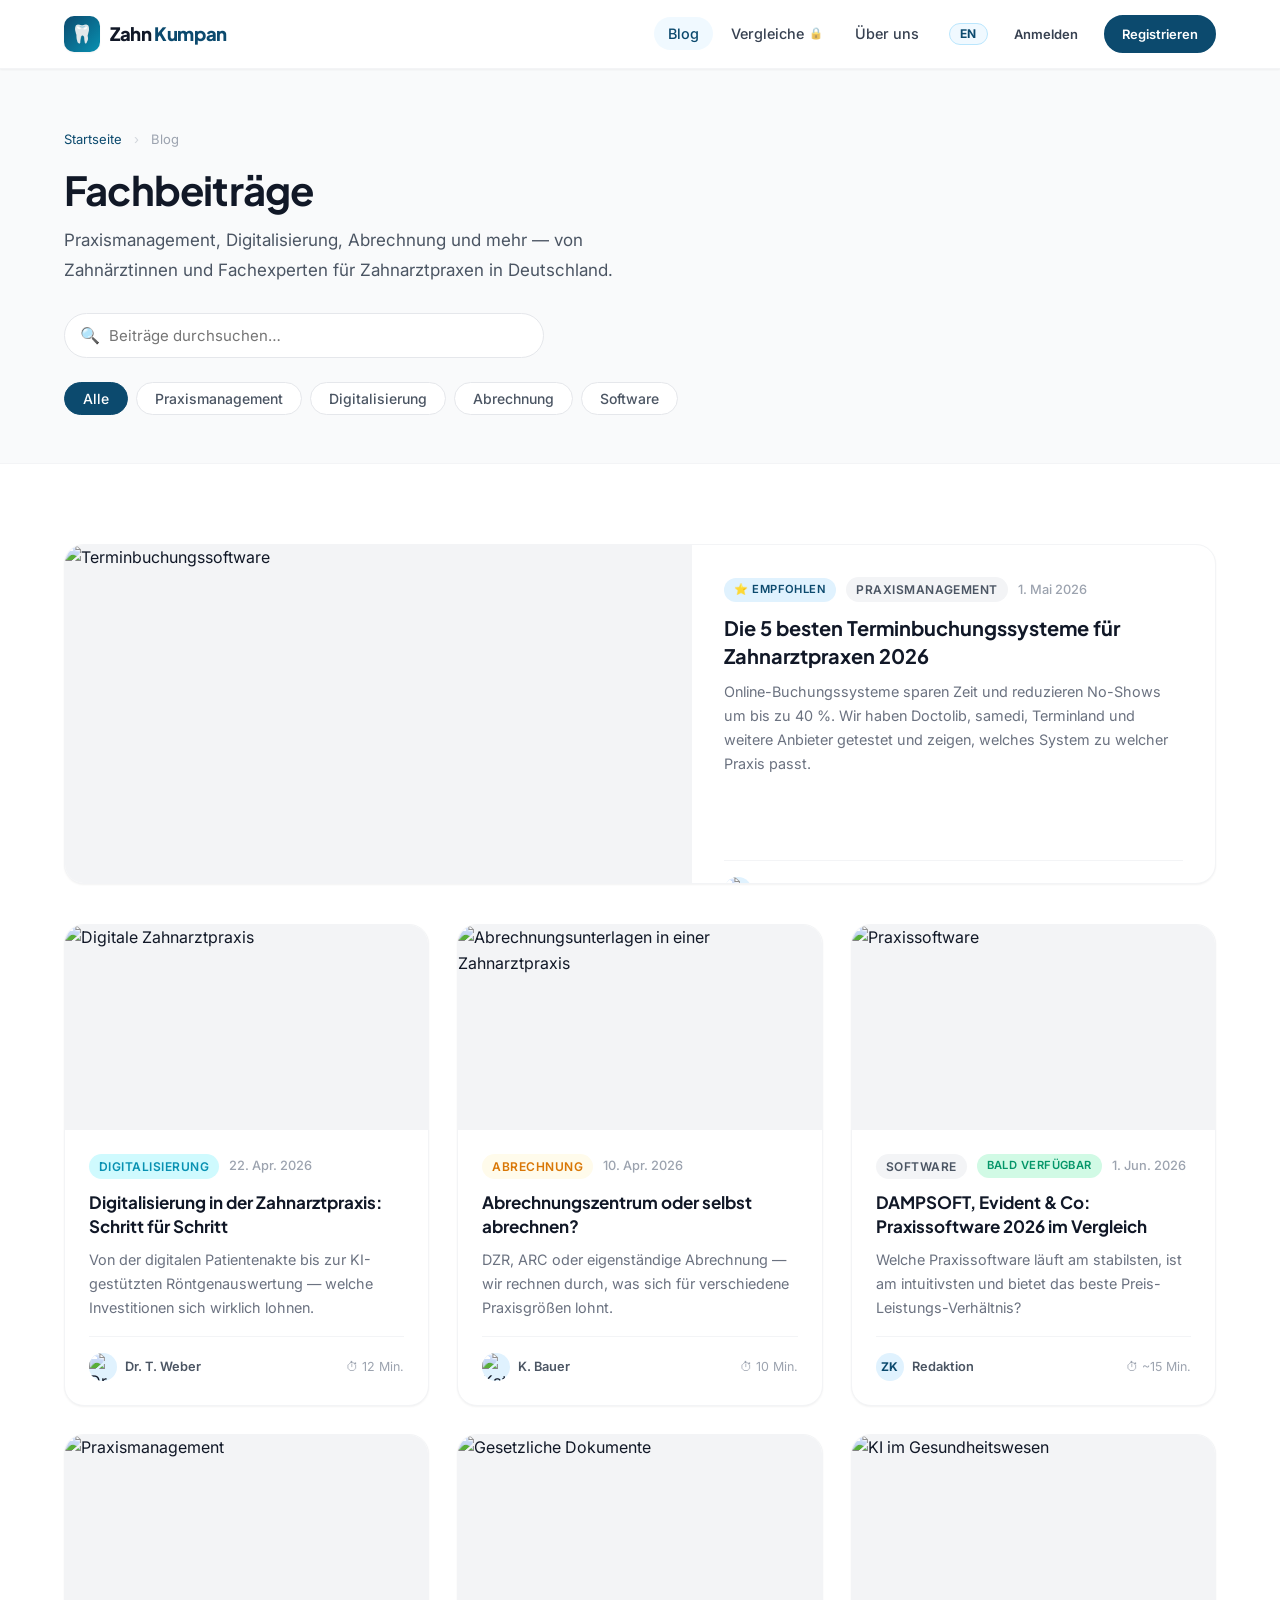
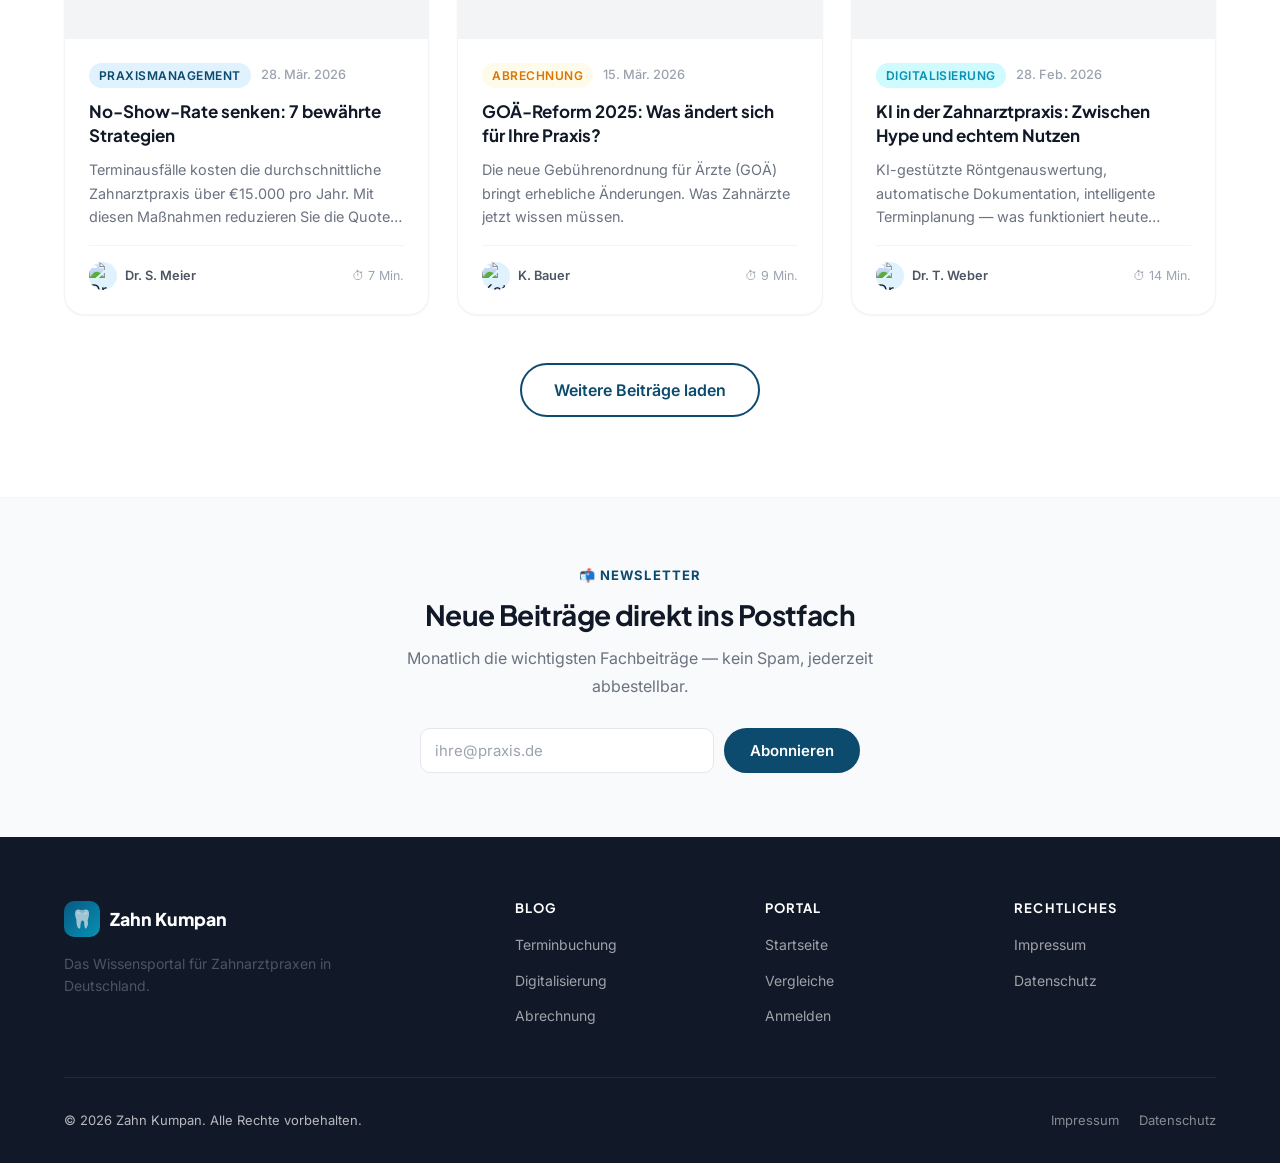
==== commit 65de771f: "feat: add full DE/EN language switcher across all 11 pages - Add i18n.js with complete DE/EN transla" ====
--- a/src/blog/index.html
+++ b/src/blog/index.html
@@ -8,34 +8,23 @@
   <title>Blog — Zahn Kumpan</title>
   <link rel="stylesheet" href="../assets/css/style.css">
   <link rel="icon" href="data:image/svg+xml,<svg xmlns='http://www.w3.org/2000/svg' viewBox='0 0 100 100'><text y='.9em' font-size='90'>🦷</text></svg>">
-
   <script type="application/ld+json">
-  {
-    "@context": "https://schema.org",
-    "@type": "Blog",
-    "name": "Zahn Kumpan Blog",
-    "description": "Fachbeiträge für Zahnarztpraxen",
-    "url": "https://portal.zahn-kumpan.de/blog/",
-    "publisher": { "@type": "Organization", "name": "Zahn Kumpan" },
-    "inLanguage": "de-DE"
-  }
+  { "@context": "https://schema.org", "@type": "Blog", "name": "Zahn Kumpan Blog", "description": "Fachbeiträge für Zahnarztpraxen", "url": "https://portal.zahn-kumpan.de/blog/", "publisher": { "@type": "Organization", "name": "Zahn Kumpan" }, "inLanguage": "de-DE" }
   </script>
 </head>
 <body>
-  <a href="#main-content" class="skip-link">Zum Hauptinhalt springen</a>
-
-  <!-- Mobile menu -->
+  <a href="#main-content" class="skip-link" data-i18n="shared.skip">Zum Hauptinhalt springen</a>
+
   <nav id="mobile-menu" class="mobile-menu" aria-label="Mobiles Menü">
     <button id="mobile-close" class="mobile-close" aria-label="Menü schließen">✕</button>
-    <a href="../index.html">🏠 Startseite</a>
-    <a href="index.html" class="active">📰 Blog</a>
-    <a href="../vergleich/index.html">⚡ Vergleiche</a>
+    <a href="../index.html" data-i18n="shared.mobile.home">🏠 Startseite</a>
+    <a href="index.html" class="active" data-i18n="shared.mobile.blog">📰 Blog</a>
+    <a href="../vergleich/index.html" data-i18n="shared.mobile.compare">⚡ Vergleiche</a>
     <div class="mobile-divider"></div>
-    <a href="../anmelden.html">🔐 Anmelden</a>
-    <a href="../registrieren.html" class="btn btn-primary" style="text-align:center">Registrieren</a>
+    <a href="../anmelden.html" data-i18n="shared.mobile.login">🔐 Anmelden</a>
+    <a href="../registrieren.html" class="btn btn-primary" style="text-align:center" data-i18n="shared.nav.register.short">Registrieren</a>
   </nav>
 
-  <!-- Header -->
   <header class="site-header" role="banner">
     <div class="container">
       <nav class="nav-inner" aria-label="Hauptnavigation">
@@ -44,13 +33,13 @@
           <span class="nav-logo-text">Zahn <span>Kumpan</span></span>
         </a>
         <ul class="nav-links" role="list">
-          <li><a href="index.html" class="active">Blog</a></li>
-          <li><a href="../vergleich/index.html" class="nav-premium-link">Vergleiche <span class="lock-icon">🔒</span></a></li>
-          <li><a href="../impressum.html">Über uns</a></li>
+          <li><a href="index.html" class="active" data-i18n="shared.nav.blog">Blog</a></li>
+          <li><a href="../vergleich/index.html" class="nav-premium-link"><span data-i18n="shared.nav.compare">Vergleiche</span> <span class="lock-icon">🔒</span></a></li>
+          <li><a href="../impressum.html" data-i18n="shared.nav.about">Über uns</a></li>
         </ul>
         <div class="nav-actions">
-          <a href="../anmelden.html" class="btn btn-ghost btn-sm" id="nav-login-btn">Anmelden</a>
-          <a href="../registrieren.html" class="btn btn-primary btn-sm" id="nav-register-btn">Registrieren</a>
+          <a href="../anmelden.html" class="btn btn-ghost btn-sm" id="nav-login-btn" data-i18n="shared.nav.login">Anmelden</a>
+          <a href="../registrieren.html" class="btn btn-primary btn-sm" id="nav-register-btn" data-i18n="shared.nav.register.short">Registrieren</a>
           <div id="nav-user-menu" class="nav-user hidden">
             <div class="nav-user-avatar">DN</div>
             <span class="nav-user-name" id="nav-user-name">Demo Nutzer</span>
@@ -63,48 +52,43 @@
   </header>
 
   <main id="main-content">
-    <!-- Member bar -->
     <div id="member-bar" class="member-bar hidden">
-      <div class="container">
-        <div class="member-bar-inner">
-          <span class="member-greeting">Willkommen zurück, <strong>Demo Nutzer</strong>!</span>
-          <span class="member-badge">⭐ Premium aktiv</span>
-        </div>
-      </div>
+      <div class="container"><div class="member-bar-inner">
+        <span class="member-greeting">Willkommen zurück, <strong>Demo Nutzer</strong>!</span>
+        <span class="member-badge" data-i18n="shared.member.badge.short">⭐ Premium aktiv</span>
+      </div></div>
     </div>
 
-    <!-- Blog hero -->
     <div class="blog-hero">
       <div class="container">
         <nav aria-label="Breadcrumb" style="font-size:0.8125rem;color:var(--gray-400);margin-bottom:16px">
-          <a href="../index.html" style="color:var(--primary-700)">Startseite</a>
+          <a href="../index.html" style="color:var(--primary-700)" data-i18n="blog.breadcrumb.home">Startseite</a>
           <span style="margin:0 8px;color:var(--gray-300)">›</span>
           <span>Blog</span>
         </nav>
-        <h1 style="font-size:clamp(1.75rem,4vw,2.5rem);margin-bottom:12px;letter-spacing:-0.02em">Fachbeiträge</h1>
-        <p style="color:var(--gray-600);font-size:1.0625rem;max-width:560px;margin-bottom:28px">
+        <h1 style="font-size:clamp(1.75rem,4vw,2.5rem);margin-bottom:12px;letter-spacing:-0.02em" data-i18n="blog.h1">Fachbeiträge</h1>
+        <p style="color:var(--gray-600);font-size:1.0625rem;max-width:560px;margin-bottom:28px" data-i18n="blog.desc">
           Praxismanagement, Digitalisierung, Abrechnung und mehr — von Zahnärztinnen und Fachexperten für Zahnarztpraxen in Deutschland.
         </p>
         <div class="blog-search">
           <span class="blog-search-icon" aria-hidden="true">🔍</span>
-          <input type="search" id="blog-search" class="blog-search-input" placeholder="Beiträge durchsuchen…" aria-label="Blog durchsuchen">
+          <input type="search" id="blog-search" class="blog-search-input"
+            placeholder="Beiträge durchsuchen…" data-i18n-placeholder="blog.search.placeholder" aria-label="Blog durchsuchen">
         </div>
         <div class="category-tabs" role="tablist" aria-label="Kategorien">
-          <button class="category-tab active" data-category="all" role="tab" aria-selected="true">Alle</button>
-          <button class="category-tab" data-category="praxismanagement" role="tab" aria-selected="false">Praxismanagement</button>
-          <button class="category-tab" data-category="digitalisierung" role="tab" aria-selected="false">Digitalisierung</button>
-          <button class="category-tab" data-category="abrechnung" role="tab" aria-selected="false">Abrechnung</button>
-          <button class="category-tab" data-category="software" role="tab" aria-selected="false">Software</button>
+          <button class="category-tab active" data-category="all" role="tab" aria-selected="true" data-i18n="blog.cat.all">Alle</button>
+          <button class="category-tab" data-category="praxismanagement" role="tab" aria-selected="false" data-i18n="blog.cat.praxis">Praxismanagement</button>
+          <button class="category-tab" data-category="digitalisierung" role="tab" aria-selected="false" data-i18n="blog.cat.digital">Digitalisierung</button>
+          <button class="category-tab" data-category="abrechnung" role="tab" aria-selected="false" data-i18n="blog.cat.billing">Abrechnung</button>
+          <button class="category-tab" data-category="software" role="tab" aria-selected="false" data-i18n="blog.cat.software">Software</button>
         </div>
       </div>
     </div>
 
-    <!-- Blog grid -->
     <section class="section" aria-labelledby="blog-list-heading">
       <div class="container">
         <h2 class="sr-only" id="blog-list-heading">Alle Beiträge</h2>
 
-        <!-- Featured article -->
         <div style="margin-bottom:40px" data-animate>
           <article class="blog-card" data-category="praxismanagement"
                    data-title="Die 5 besten Terminbuchungssysteme für Zahnarztpraxen 2026"
@@ -118,12 +102,12 @@
             </div>
             <div class="blog-card-body" style="padding:32px">
               <div class="blog-card-meta">
-                <span class="badge badge-primary" style="font-size:0.7rem">⭐ Empfohlen</span>
-                <span class="badge badge-gray">Praxismanagement</span>
+                <span class="badge badge-primary" style="font-size:0.7rem" data-i18n="blog.featured.badge">⭐ Empfohlen</span>
+                <span class="badge badge-gray" data-i18n="booking.category">Praxismanagement</span>
                 <time datetime="2026-05-01" itemprop="datePublished">1. Mai 2026</time>
               </div>
               <h3 class="blog-card-title" style="font-size:1.25rem;-webkit-line-clamp:3" itemprop="headline">
-                <a href="terminbuchung-software.html">Die 5 besten Terminbuchungssysteme für Zahnarztpraxen 2026</a>
+                <a href="terminbuchung-software.html" data-i18n="booking.h1">Die 5 besten Terminbuchungssysteme für Zahnarztpraxen 2026</a>
               </h3>
               <p class="blog-card-excerpt" style="-webkit-line-clamp:4" itemprop="description">
                 Online-Buchungssysteme sparen Zeit und reduzieren No-Shows um bis zu 40 %. Wir haben Doctolib, samedi, Terminland und weitere Anbieter getestet und zeigen, welches System zu welcher Praxis passt.
@@ -133,19 +117,17 @@
                   <img src="https://images.unsplash.com/photo-1612349317150-e413f6a5b16d?w=56&q=75" alt="Dr. Sarah Meier" class="blog-card-author-avatar" width="28" height="28">
                   <span class="blog-card-author-name">Dr. S. Meier</span>
                 </div>
-                <a href="terminbuchung-software.html" class="blog-read-link">Weiterlesen →</a>
-              </div>
-            </div>
-          </article>
-        </div>
-
-        <!-- Article grid -->
+                <a href="terminbuchung-software.html" class="blog-read-link" data-i18n="blog.readmore">Weiterlesen →</a>
+              </div>
+            </div>
+          </article>
+        </div>
+
         <div class="blog-grid" id="blog-grid">
           <article class="blog-card" data-category="digitalisierung"
                    data-title="Digitalisierung in der Zahnarztpraxis"
                    data-excerpt="Von der digitalen Patientenakte bis zur KI-gestützten Röntgenauswertung"
-                   data-animate data-delay="1"
-                   itemscope itemtype="https://schema.org/BlogPosting">
+                   data-animate data-delay="1" itemscope itemtype="https://schema.org/BlogPosting">
             <div class="blog-card-image">
               <a href="digitalisierung-zahnarzt.html">
                 <img src="https://images.unsplash.com/photo-1576091160399-112ba8d25d1d?w=600&q=75" alt="Digitale Zahnarztpraxis" loading="lazy" width="600" height="338" itemprop="image">
@@ -153,11 +135,11 @@
             </div>
             <div class="blog-card-body">
               <div class="blog-card-meta">
-                <span class="badge badge-teal">Digitalisierung</span>
+                <span class="badge badge-teal" data-i18n="digital.category">Digitalisierung</span>
                 <time datetime="2026-04-22" itemprop="datePublished">22. Apr. 2026</time>
               </div>
               <h3 class="blog-card-title" itemprop="headline">
-                <a href="digitalisierung-zahnarzt.html">Digitalisierung in der Zahnarztpraxis: Schritt für Schritt</a>
+                <a href="digitalisierung-zahnarzt.html" data-i18n="digital.h1">Digitalisierung in der Zahnarztpraxis: Schritt für Schritt</a>
               </h3>
               <p class="blog-card-excerpt" itemprop="description">Von der digitalen Patientenakte bis zur KI-gestützten Röntgenauswertung — welche Investitionen sich wirklich lohnen.</p>
               <div class="blog-card-footer">
@@ -173,8 +155,7 @@
           <article class="blog-card" data-category="abrechnung"
                    data-title="Abrechnungszentrum oder selbst abrechnen"
                    data-excerpt="DZR ARC oder eigenständige Abrechnung was lohnt sich"
-                   data-animate data-delay="2"
-                   itemscope itemtype="https://schema.org/BlogPosting">
+                   data-animate data-delay="2" itemscope itemtype="https://schema.org/BlogPosting">
             <div class="blog-card-image">
               <a href="abrechnungszentrum-vergleich.html">
                 <img src="https://images.unsplash.com/photo-1554224155-6726b3ff858f?w=600&q=75" alt="Abrechnungsunterlagen in einer Zahnarztpraxis" loading="lazy" width="600" height="338" itemprop="image">
@@ -182,11 +163,11 @@
             </div>
             <div class="blog-card-body">
               <div class="blog-card-meta">
-                <span class="badge badge-amber">Abrechnung</span>
+                <span class="badge badge-amber" data-i18n="billing.category">Abrechnung</span>
                 <time datetime="2026-04-10" itemprop="datePublished">10. Apr. 2026</time>
               </div>
               <h3 class="blog-card-title" itemprop="headline">
-                <a href="abrechnungszentrum-vergleich.html">Abrechnungszentrum oder selbst abrechnen?</a>
+                <a href="abrechnungszentrum-vergleich.html" data-i18n="billing.h1">Abrechnungszentrum oder selbst abrechnen?</a>
               </h3>
               <p class="blog-card-excerpt" itemprop="description">DZR, ARC oder eigenständige Abrechnung — wir rechnen durch, was sich für verschiedene Praxisgrößen lohnt.</p>
               <div class="blog-card-footer">
@@ -199,23 +180,20 @@
             </div>
           </article>
 
-          <!-- Extra teaser articles -->
-          <article class="blog-card" data-category="software" data-title="Praxissoftware Vergleich 2026" data-excerpt="DAMPSOFT Evident und co" data-animate data-delay="3" itemscope itemtype="https://schema.org/BlogPosting">
+          <article class="blog-card" data-category="software" data-title="Praxissoftware Vergleich 2026" data-excerpt="DAMPSOFT Evident und co" data-animate data-delay="3">
             <div class="blog-card-image">
               <a href="#" aria-label="Demnächst verfügbar">
-                <img src="https://images.unsplash.com/photo-1460925895917-afdab827c52f?w=600&q=75" alt="Praxissoftware auf Computerbildschirm" loading="lazy" width="600" height="338" itemprop="image">
+                <img src="https://images.unsplash.com/photo-1460925895917-afdab827c52f?w=600&q=75" alt="Praxissoftware" loading="lazy" width="600" height="338">
               </a>
             </div>
             <div class="blog-card-body">
               <div class="blog-card-meta">
-                <span class="badge badge-gray">Software</span>
-                <span class="badge badge-green" style="font-size:0.7rem">Bald verfügbar</span>
+                <span class="badge badge-gray" data-i18n="blog.cat.software">Software</span>
+                <span class="badge badge-green" style="font-size:0.7rem" data-i18n="blog.soon">Bald verfügbar</span>
                 <time datetime="2026-06-01">1. Jun. 2026</time>
               </div>
-              <h3 class="blog-card-title" itemprop="headline">
-                <a href="#">DAMPSOFT, Evident &amp; Co: Praxissoftware 2026 im Vergleich</a>
-              </h3>
-              <p class="blog-card-excerpt" itemprop="description">Welche Praxissoftware läuft am stabilsten, ist am intuitivsten und bietet das beste Preis-Leistungs-Verhältnis?</p>
+              <h3 class="blog-card-title"><a href="#">DAMPSOFT, Evident &amp; Co: Praxissoftware 2026 im Vergleich</a></h3>
+              <p class="blog-card-excerpt">Welche Praxissoftware läuft am stabilsten, ist am intuitivsten und bietet das beste Preis-Leistungs-Verhältnis?</p>
               <div class="blog-card-footer">
                 <div class="blog-card-author">
                   <div class="blog-card-author-avatar" style="background:var(--primary-100);display:flex;align-items:center;justify-content:center;font-size:0.75rem;font-weight:700;color:var(--primary-700)">ZK</div>
@@ -226,95 +204,73 @@
             </div>
           </article>
 
-          <article class="blog-card" data-category="praxismanagement" data-title="No-Show Rate reduzieren" data-excerpt="Strategien zur Senkung von Patientenausfällen" data-animate data-delay="1" itemscope itemtype="https://schema.org/BlogPosting">
-            <div class="blog-card-image">
-              <a href="#">
-                <img src="https://images.unsplash.com/photo-1434030216411-0b793f4b4173?w=600&q=75" alt="Praxismanagement und Terminplanung" loading="lazy" width="600" height="338" itemprop="image">
-              </a>
-            </div>
-            <div class="blog-card-body">
-              <div class="blog-card-meta">
-                <span class="badge badge-primary">Praxismanagement</span>
+          <article class="blog-card" data-category="praxismanagement" data-title="No-Show Rate reduzieren" data-excerpt="Strategien zur Senkung von Patientenausfällen" data-animate data-delay="1">
+            <div class="blog-card-image"><a href="#"><img src="https://images.unsplash.com/photo-1434030216411-0b793f4b4173?w=600&q=75" alt="Praxismanagement" loading="lazy" width="600" height="338"></a></div>
+            <div class="blog-card-body">
+              <div class="blog-card-meta">
+                <span class="badge badge-primary" data-i18n="blog.cat.praxis">Praxismanagement</span>
                 <time datetime="2026-03-28">28. Mär. 2026</time>
               </div>
-              <h3 class="blog-card-title" itemprop="headline"><a href="#">No-Show-Rate senken: 7 bewährte Strategien</a></h3>
-              <p class="blog-card-excerpt" itemprop="description">Terminausfälle kosten die durchschnittliche Zahnarztpraxis über €15.000 pro Jahr. Mit diesen Maßnahmen reduzieren Sie die Quote dauerhaft.</p>
-              <div class="blog-card-footer">
-                <div class="blog-card-author">
-                  <img src="https://images.unsplash.com/photo-1612349317150-e413f6a5b16d?w=56&q=75" alt="Dr. Sarah Meier" class="blog-card-author-avatar" width="28" height="28">
-                  <span class="blog-card-author-name">Dr. S. Meier</span>
-                </div>
+              <h3 class="blog-card-title"><a href="#">No-Show-Rate senken: 7 bewährte Strategien</a></h3>
+              <p class="blog-card-excerpt">Terminausfälle kosten die durchschnittliche Zahnarztpraxis über €15.000 pro Jahr. Mit diesen Maßnahmen reduzieren Sie die Quote dauerhaft.</p>
+              <div class="blog-card-footer">
+                <div class="blog-card-author"><img src="https://images.unsplash.com/photo-1612349317150-e413f6a5b16d?w=56&q=75" alt="Dr. Sarah Meier" class="blog-card-author-avatar" width="28" height="28"><span class="blog-card-author-name">Dr. S. Meier</span></div>
                 <span class="blog-card-readtime">⏱ 7 Min.</span>
               </div>
             </div>
           </article>
 
-          <article class="blog-card" data-category="abrechnung" data-title="GOÄ Reform 2025" data-excerpt="Was ändert sich durch die neue Gebührenordnung" data-animate data-delay="2" itemscope itemtype="https://schema.org/BlogPosting">
-            <div class="blog-card-image">
-              <a href="#">
-                <img src="https://images.unsplash.com/photo-1450101499163-c8848c66ca85?w=600&q=75" alt="Gesetzliche Dokumente und Formulare" loading="lazy" width="600" height="338" itemprop="image">
-              </a>
-            </div>
-            <div class="blog-card-body">
-              <div class="blog-card-meta">
-                <span class="badge badge-amber">Abrechnung</span>
+          <article class="blog-card" data-category="abrechnung" data-title="GOÄ Reform 2025" data-excerpt="Was ändert sich durch die neue Gebührenordnung" data-animate data-delay="2">
+            <div class="blog-card-image"><a href="#"><img src="https://images.unsplash.com/photo-1450101499163-c8848c66ca85?w=600&q=75" alt="Gesetzliche Dokumente" loading="lazy" width="600" height="338"></a></div>
+            <div class="blog-card-body">
+              <div class="blog-card-meta">
+                <span class="badge badge-amber" data-i18n="blog.cat.billing">Abrechnung</span>
                 <time datetime="2026-03-15">15. Mär. 2026</time>
               </div>
-              <h3 class="blog-card-title" itemprop="headline"><a href="#">GOÄ-Reform 2025: Was ändert sich für Ihre Praxis?</a></h3>
-              <p class="blog-card-excerpt" itemprop="description">Die neue Gebührenordnung für Ärzte (GOÄ) bringt erhebliche Änderungen. Was Zahnärzte jetzt wissen müssen und wie Sie sich optimal vorbereiten.</p>
-              <div class="blog-card-footer">
-                <div class="blog-card-author">
-                  <img src="https://images.unsplash.com/photo-1591604021695-0c69b7c05981?w=56&q=75" alt="Katrin Bauer" class="blog-card-author-avatar" width="28" height="28">
-                  <span class="blog-card-author-name">K. Bauer</span>
-                </div>
+              <h3 class="blog-card-title"><a href="#">GOÄ-Reform 2025: Was ändert sich für Ihre Praxis?</a></h3>
+              <p class="blog-card-excerpt">Die neue Gebührenordnung für Ärzte (GOÄ) bringt erhebliche Änderungen. Was Zahnärzte jetzt wissen müssen.</p>
+              <div class="blog-card-footer">
+                <div class="blog-card-author"><img src="https://images.unsplash.com/photo-1591604021695-0c69b7c05981?w=56&q=75" alt="Katrin Bauer" class="blog-card-author-avatar" width="28" height="28"><span class="blog-card-author-name">K. Bauer</span></div>
                 <span class="blog-card-readtime">⏱ 9 Min.</span>
               </div>
             </div>
           </article>
 
-          <article class="blog-card" data-category="digitalisierung" data-title="KI in der Zahnarztpraxis" data-excerpt="Künstliche Intelligenz für Röntgendiagnostik und Praxismanagement" data-animate data-delay="3" itemscope itemtype="https://schema.org/BlogPosting">
-            <div class="blog-card-image">
-              <a href="#">
-                <img src="https://images.unsplash.com/photo-1485827404703-89b55fcc595e?w=600&q=75" alt="Künstliche Intelligenz im Gesundheitswesen" loading="lazy" width="600" height="338" itemprop="image">
-              </a>
-            </div>
-            <div class="blog-card-body">
-              <div class="blog-card-meta">
-                <span class="badge badge-teal">Digitalisierung</span>
+          <article class="blog-card" data-category="digitalisierung" data-title="KI in der Zahnarztpraxis" data-excerpt="Künstliche Intelligenz für Röntgendiagnostik" data-animate data-delay="3">
+            <div class="blog-card-image"><a href="#"><img src="https://images.unsplash.com/photo-1485827404703-89b55fcc595e?w=600&q=75" alt="KI im Gesundheitswesen" loading="lazy" width="600" height="338"></a></div>
+            <div class="blog-card-body">
+              <div class="blog-card-meta">
+                <span class="badge badge-teal" data-i18n="blog.cat.digital">Digitalisierung</span>
                 <time datetime="2026-02-28">28. Feb. 2026</time>
               </div>
-              <h3 class="blog-card-title" itemprop="headline"><a href="#">KI in der Zahnarztpraxis: Zwischen Hype und echtem Nutzen</a></h3>
-              <p class="blog-card-excerpt" itemprop="description">KI-gestützte Röntgenauswertung, automatische Dokumentation, intelligente Terminplanung — was funktioniert heute bereits zuverlässig?</p>
-              <div class="blog-card-footer">
-                <div class="blog-card-author">
-                  <img src="https://images.unsplash.com/photo-1559839734-2b71ea197ec2?w=56&q=75" alt="Dr. Thomas Weber" class="blog-card-author-avatar" width="28" height="28">
-                  <span class="blog-card-author-name">Dr. T. Weber</span>
-                </div>
+              <h3 class="blog-card-title"><a href="#">KI in der Zahnarztpraxis: Zwischen Hype und echtem Nutzen</a></h3>
+              <p class="blog-card-excerpt">KI-gestützte Röntgenauswertung, automatische Dokumentation, intelligente Terminplanung — was funktioniert heute bereits?</p>
+              <div class="blog-card-footer">
+                <div class="blog-card-author"><img src="https://images.unsplash.com/photo-1559839734-2b71ea197ec2?w=56&q=75" alt="Dr. Thomas Weber" class="blog-card-author-avatar" width="28" height="28"><span class="blog-card-author-name">Dr. T. Weber</span></div>
                 <span class="blog-card-readtime">⏱ 14 Min.</span>
               </div>
             </div>
           </article>
         </div>
 
-        <!-- Load more / pagination placeholder -->
         <div style="text-align:center;margin-top:48px" data-animate>
-          <button class="btn btn-outline btn-lg" onclick="this.innerHTML='Keine weiteren Beiträge';this.disabled=true;this.style.opacity='0.5'">
+          <button class="btn btn-outline btn-lg" data-i18n="blog.loadmore"
+            onclick="this.disabled=true;this.style.opacity='0.5'">
             Weitere Beiträge laden
           </button>
         </div>
       </div>
     </section>
 
-    <!-- Newsletter CTA -->
     <section style="background:var(--gray-50);padding:64px 0;border-top:1px solid var(--gray-100)">
       <div class="container">
         <div style="max-width:560px;margin:0 auto;text-align:center" data-animate>
-          <span class="section-label" style="justify-content:center">📬 Newsletter</span>
-          <h2 style="font-size:1.75rem;margin-bottom:12px;letter-spacing:-0.02em">Neue Beiträge direkt ins Postfach</h2>
-          <p style="color:var(--gray-500);margin-bottom:28px">Monatlich die wichtigsten Fachbeiträge — kein Spam, jederzeit abbestellbar.</p>
+          <span class="section-label" style="justify-content:center" data-i18n="blog.newsletter.label">📬 Newsletter</span>
+          <h2 style="font-size:1.75rem;margin-bottom:12px;letter-spacing:-0.02em" data-i18n="blog.newsletter.heading">Neue Beiträge direkt ins Postfach</h2>
+          <p style="color:var(--gray-500);margin-bottom:28px" data-i18n="blog.newsletter.desc">Monatlich die wichtigsten Fachbeiträge — kein Spam, jederzeit abbestellbar.</p>
           <form style="display:flex;gap:10px;max-width:440px;margin:0 auto" onsubmit="event.preventDefault();this.innerHTML='<p style=\'color:var(--green-600);font-weight:600\'>✓ Erfolgreich angemeldet!</p>'">
-            <input type="email" placeholder="ihre@praxis.de" class="form-input" style="flex:1" required aria-label="E-Mail für Newsletter">
-            <button type="submit" class="btn btn-primary" style="white-space:nowrap">Abonnieren</button>
+            <input type="email" placeholder="ihre@praxis.de" data-i18n-placeholder="login.email.placeholder" class="form-input" style="flex:1" required aria-label="E-Mail für Newsletter">
+            <button type="submit" class="btn btn-primary" style="white-space:nowrap" data-i18n="blog.newsletter.subscribe">Abonnieren</button>
           </form>
         </div>
       </div>
@@ -326,19 +282,33 @@
       <div class="footer-grid">
         <div class="footer-brand">
           <a href="../index.html" class="footer-logo"><div class="footer-logo-icon">🦷</div><span class="footer-logo-text">Zahn Kumpan</span></a>
-          <p class="footer-tagline">Das Wissensportal für Zahnarztpraxen in Deutschland.</p>
+          <p class="footer-tagline" data-i18n="shared.footer.tagline.short">Das Wissensportal für Zahnarztpraxen in Deutschland.</p>
         </div>
         <div class="footer-col"><h4>Blog</h4><ul class="footer-links"><li><a href="terminbuchung-software.html">Terminbuchung</a></li><li><a href="digitalisierung-zahnarzt.html">Digitalisierung</a></li><li><a href="abrechnungszentrum-vergleich.html">Abrechnung</a></li></ul></div>
-        <div class="footer-col"><h4>Portal</h4><ul class="footer-links"><li><a href="../index.html">Startseite</a></li><li><a href="../vergleich/index.html">Vergleiche</a></li><li><a href="../anmelden.html">Anmelden</a></li></ul></div>
-        <div class="footer-col"><h4>Rechtliches</h4><ul class="footer-links"><li><a href="../impressum.html">Impressum</a></li><li><a href="../datenschutz.html">Datenschutz</a></li></ul></div>
+        <div class="footer-col">
+          <h4 data-i18n="shared.footer.portal">Portal</h4>
+          <ul class="footer-links">
+            <li><a href="../index.html" data-i18n="shared.footer.home">Startseite</a></li>
+            <li><a href="../vergleich/index.html" data-i18n="shared.footer.compare">Vergleiche</a></li>
+            <li><a href="../anmelden.html" data-i18n="shared.footer.login">Anmelden</a></li>
+          </ul>
+        </div>
+        <div class="footer-col">
+          <h4 data-i18n="shared.footer.legal">Rechtliches</h4>
+          <ul class="footer-links">
+            <li><a href="../impressum.html" data-i18n="shared.footer.imprint">Impressum</a></li>
+            <li><a href="../datenschutz.html" data-i18n="shared.footer.privacy">Datenschutz</a></li>
+          </ul>
+        </div>
       </div>
       <div class="footer-bottom">
-        <span>© 2026 Zahn Kumpan. Alle Rechte vorbehalten.</span>
-        <div class="footer-bottom-links"><a href="../impressum.html">Impressum</a><a href="../datenschutz.html">Datenschutz</a></div>
+        <span data-i18n="shared.footer.copyright">© 2026 Zahn Kumpan. Alle Rechte vorbehalten.</span>
+        <div class="footer-bottom-links"><a href="../impressum.html" data-i18n="shared.footer.imprint">Impressum</a><a href="../datenschutz.html" data-i18n="shared.footer.privacy">Datenschutz</a></div>
       </div>
     </div>
   </footer>
 
+  <script src="../assets/js/i18n.js"></script>
   <script src="../assets/js/auth.js"></script>
   <script src="../assets/js/main.js"></script>
 </body>
--- a/src/assets/css/style.css
+++ b/src/assets/css/style.css
@@ -333,6 +333,30 @@
   font-size: 0.875rem;
   font-weight: 600;
   color: var(--gray-700);
+}
+
+/* Language toggle */
+.lang-toggle {
+  display: inline-flex;
+  align-items: center;
+  justify-content: center;
+  padding: 4px 10px;
+  font-size: 0.75rem;
+  font-weight: 700;
+  letter-spacing: 0.05em;
+  color: var(--primary-700);
+  background: var(--primary-50);
+  border: 1.5px solid var(--primary-200, #BAE6FD);
+  border-radius: var(--radius-full);
+  cursor: pointer;
+  transition: all var(--transition);
+  line-height: 1;
+  flex-shrink: 0;
+}
+.lang-toggle:hover {
+  background: var(--primary-100);
+  border-color: var(--primary-400);
+  color: var(--primary-900);
 }
 
 /* Hamburger */
